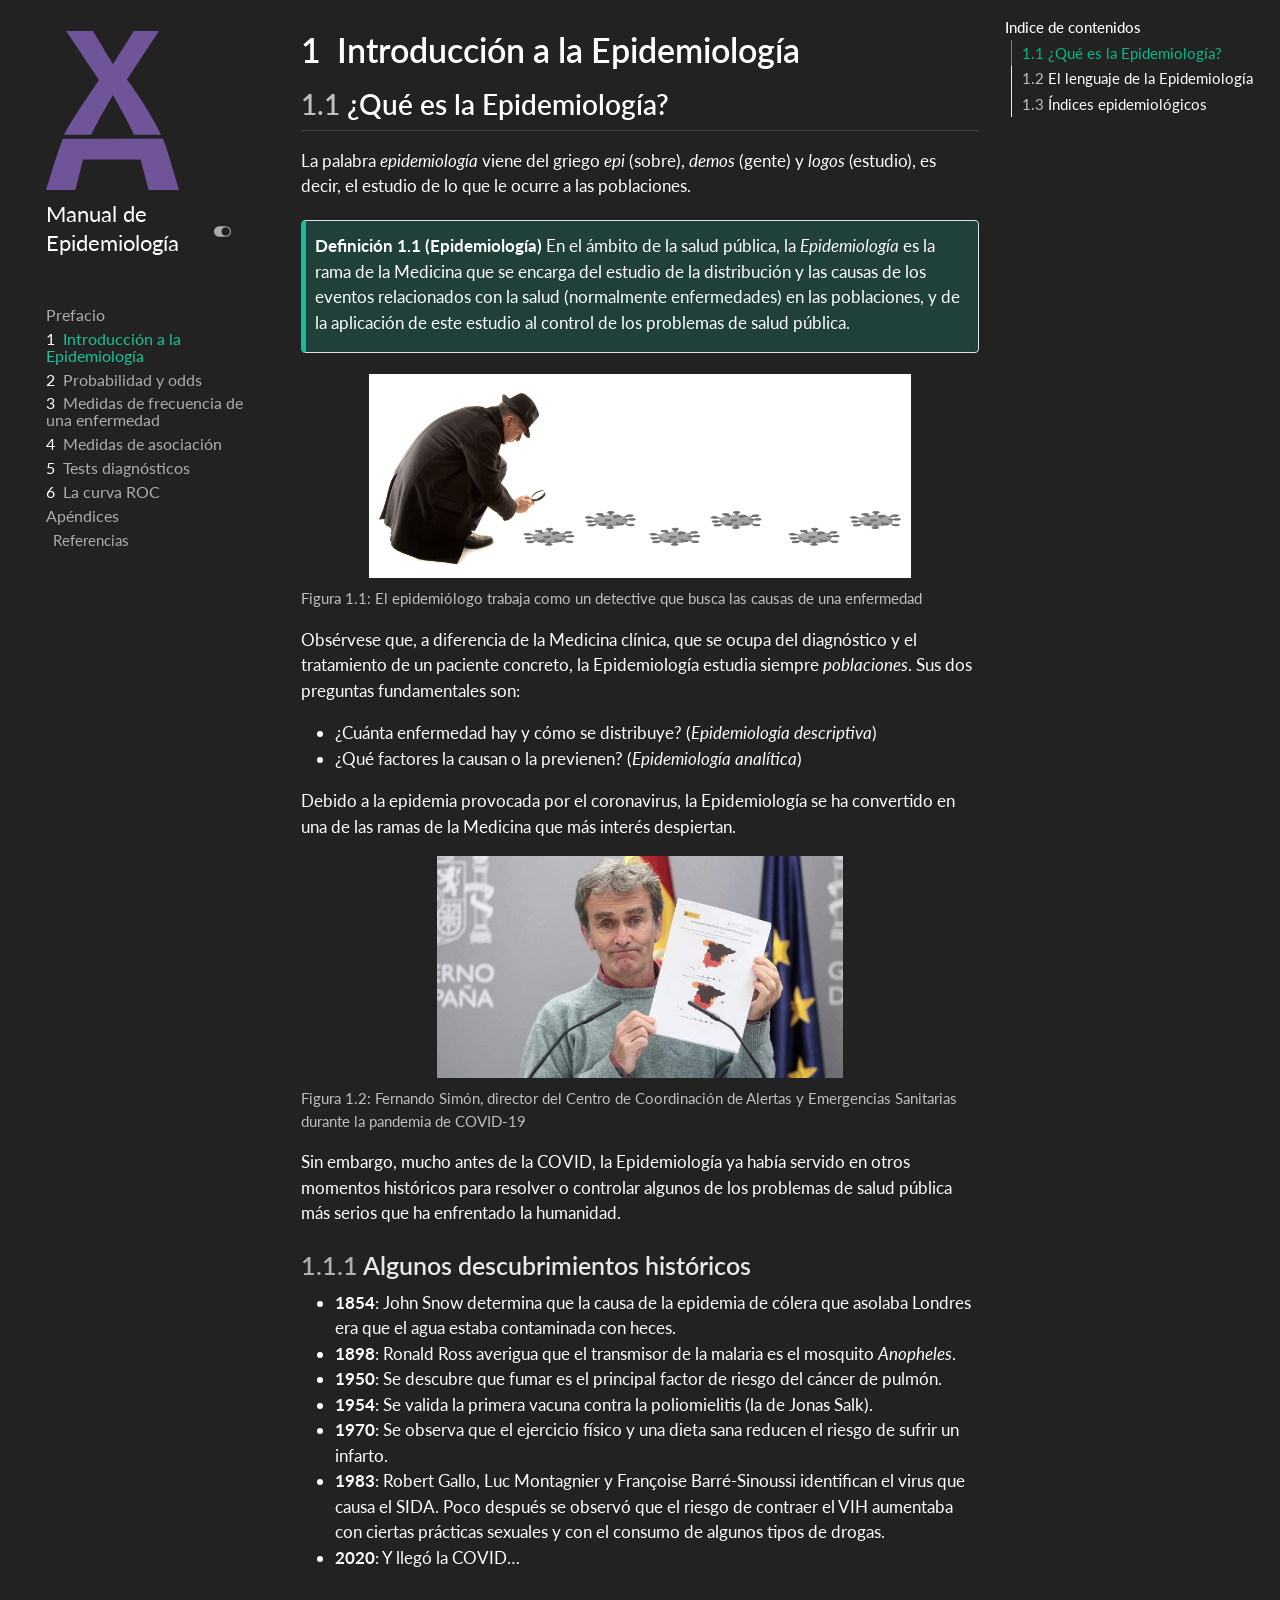
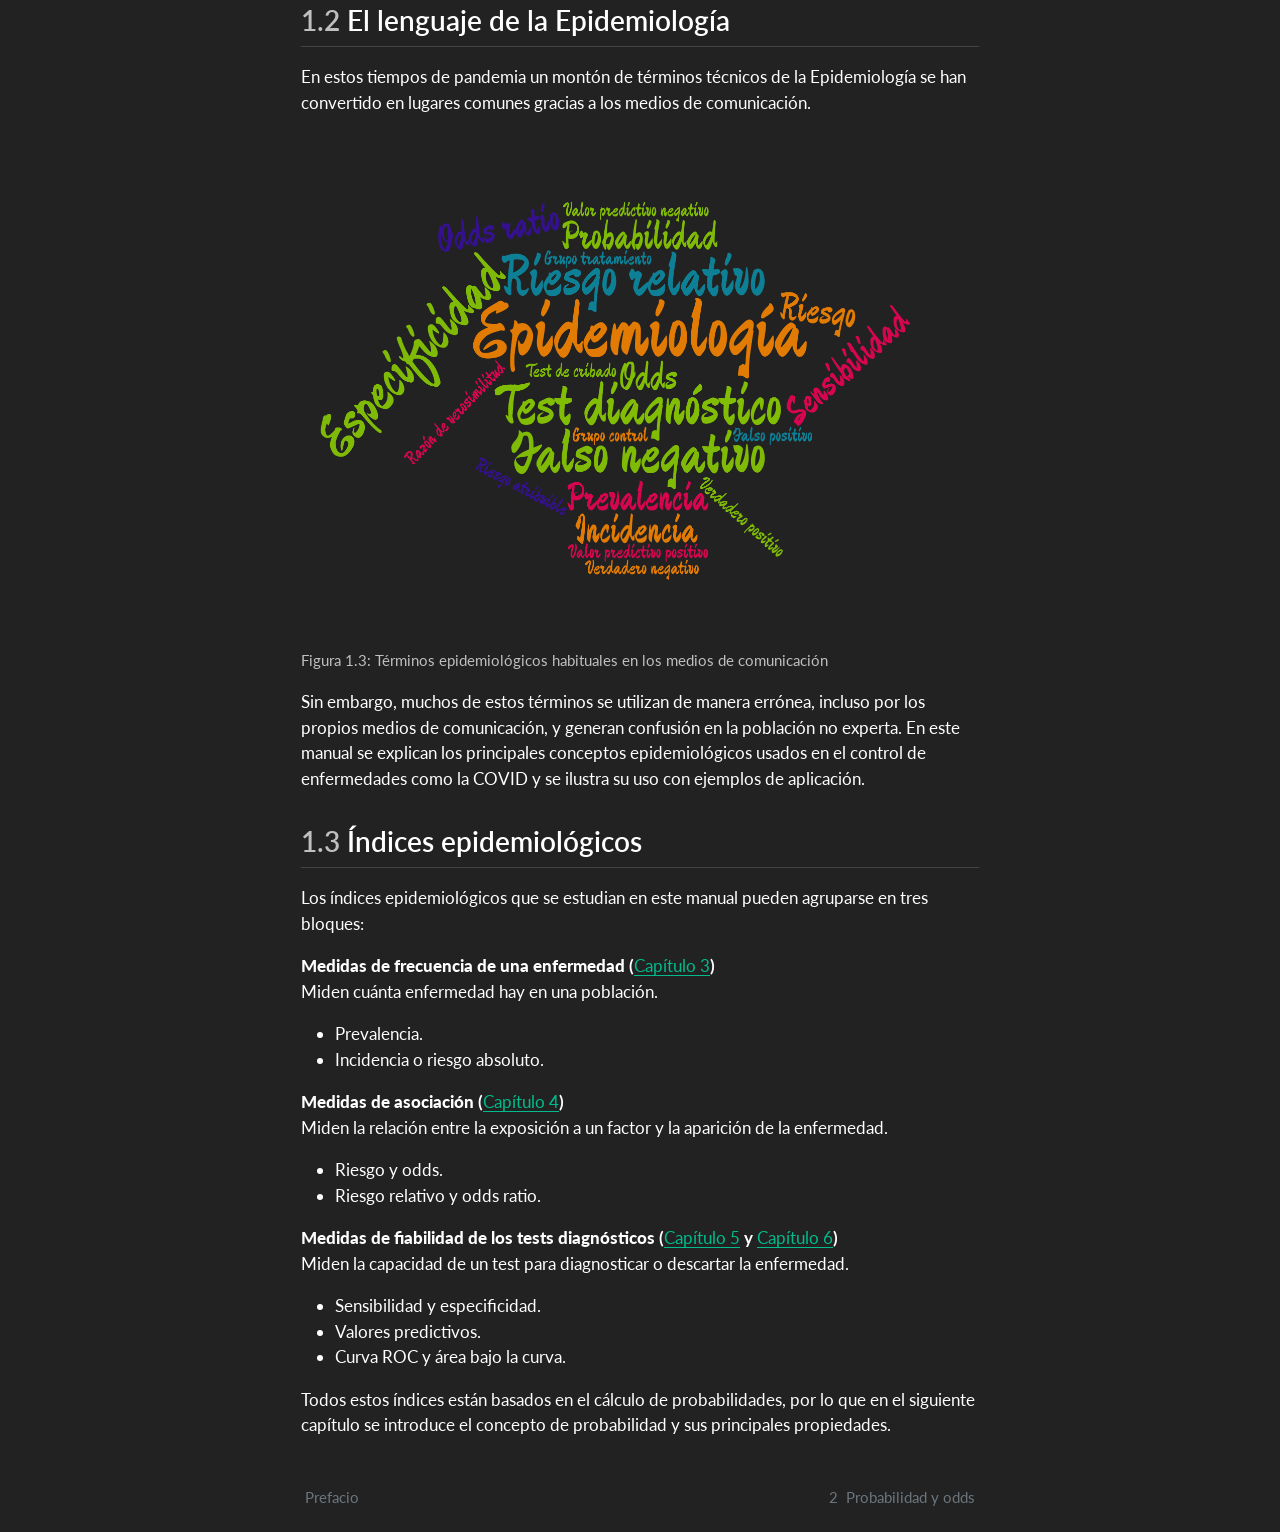
==== docs/01-introduccion.html @ 42245c19 "Importación inicial." ====
<!DOCTYPE html>
<html xmlns="http://www.w3.org/1999/xhtml" lang="es" xml:lang="es"><head>

<meta charset="utf-8">
<meta name="generator" content="quarto-1.6.40">

<meta name="viewport" content="width=device-width, initial-scale=1.0, user-scalable=yes">


<title>1&nbsp; Introducción a la Epidemiología – Manual de Epidemiología</title>
<style>
code{white-space: pre-wrap;}
span.smallcaps{font-variant: small-caps;}
div.columns{display: flex; gap: min(4vw, 1.5em);}
div.column{flex: auto; overflow-x: auto;}
div.hanging-indent{margin-left: 1.5em; text-indent: -1.5em;}
ul.task-list{list-style: none;}
ul.task-list li input[type="checkbox"] {
  width: 0.8em;
  margin: 0 0.8em 0.2em -1em; /* quarto-specific, see https://github.com/quarto-dev/quarto-cli/issues/4556 */ 
  vertical-align: middle;
}
</style>


<script src="site_libs/quarto-nav/quarto-nav.js"></script>
<script src="site_libs/quarto-nav/headroom.min.js"></script>
<script src="site_libs/clipboard/clipboard.min.js"></script>
<script src="site_libs/quarto-search/autocomplete.umd.js"></script>
<script src="site_libs/quarto-search/fuse.min.js"></script>
<script src="site_libs/quarto-search/quarto-search.js"></script>
<meta name="quarto:offset" content="./">
<link href="./02-probabilidad.html" rel="next">
<link href="./index.html" rel="prev">
<link href="./img/logos/favicon.ico" rel="icon">
<script src="site_libs/quarto-html/quarto.js"></script>
<script src="site_libs/quarto-html/popper.min.js"></script>
<script src="site_libs/quarto-html/tippy.umd.min.js"></script>
<script src="site_libs/quarto-html/anchor.min.js"></script>
<link href="site_libs/quarto-html/tippy.css" rel="stylesheet">
<link href="site_libs/quarto-html/quarto-syntax-highlighting-dece3bd051e391dd7205a6b15f93dc59.css" rel="stylesheet" class="quarto-color-scheme" id="quarto-text-highlighting-styles">
<link href="site_libs/quarto-html/quarto-syntax-highlighting-dark-ed04999718f06b735b1f8009dce43b94.css" rel="stylesheet" class="quarto-color-scheme quarto-color-alternate" id="quarto-text-highlighting-styles">
<script src="site_libs/bootstrap/bootstrap.min.js"></script>
<link href="site_libs/bootstrap/bootstrap-icons.css" rel="stylesheet">
<link href="site_libs/bootstrap/bootstrap-e6bca0c1ddfa0cf89059e52d707f2d83.min.css" rel="stylesheet" append-hash="true" class="quarto-color-scheme" id="quarto-bootstrap" data-mode="light">
<link href="site_libs/bootstrap/bootstrap-dark-5316e78002692aa0bc56f15a3c23a1e3.min.css" rel="stylesheet" append-hash="true" class="quarto-color-scheme quarto-color-alternate" id="quarto-bootstrap" data-mode="dark">
<script id="quarto-search-options" type="application/json">{
  "location": "sidebar",
  "copy-button": false,
  "collapse-after": 3,
  "panel-placement": "start",
  "type": "textbox",
  "limit": 50,
  "keyboard-shortcut": [
    "f",
    "/",
    "s"
  ],
  "show-item-context": false,
  "language": {
    "search-no-results-text": "Sin resultados",
    "search-matching-documents-text": "documentos encontrados",
    "search-copy-link-title": "Copiar el enlace en la busqueda",
    "search-hide-matches-text": "Esconder resultados adicionales",
    "search-more-match-text": "hay más resultados en este documento",
    "search-more-matches-text": "más resultados en este documento",
    "search-clear-button-title": "Borrar",
    "search-text-placeholder": "",
    "search-detached-cancel-button-title": "Cancelar",
    "search-submit-button-title": "Enviar",
    "search-label": "Buscar"
  }
}</script>


<meta property="og:title" content="1&nbsp; Introducción a la Epidemiología – Manual de Epidemiología">
<meta property="og:description" content="">
<meta property="og:image" content="img/introduccion/detective.png">
<meta property="og:site_name" content="Manual de Epidemiología">
<meta name="twitter:title" content="1&nbsp; Introducción a la Epidemiología – Manual de Epidemiología">
<meta name="twitter:description" content="">
<meta name="twitter:image" content="img/introduccion/detective.png">
<meta name="twitter:site" content="@aprendeconalf">
<meta name="twitter:card" content="summary_large_image">
</head>

<body class="nav-sidebar floating">

<div id="quarto-search-results"></div>
  <header id="quarto-header" class="headroom fixed-top">
  <nav class="quarto-secondary-nav">
    <div class="container-fluid d-flex">
      <button type="button" class="quarto-btn-toggle btn" data-bs-toggle="collapse" role="button" data-bs-target=".quarto-sidebar-collapse-item" aria-controls="quarto-sidebar" aria-expanded="false" aria-label="Alternar barra lateral" onclick="if (window.quartoToggleHeadroom) { window.quartoToggleHeadroom(); }">
        <i class="bi bi-layout-text-sidebar-reverse"></i>
      </button>
        <nav class="quarto-page-breadcrumbs" aria-label="breadcrumb"><ol class="breadcrumb"><li class="breadcrumb-item"><a href="./01-introduccion.html"><span class="chapter-number">1</span>&nbsp; <span class="chapter-title">Introducción a la Epidemiología</span></a></li></ol></nav>
        <a class="flex-grow-1" role="navigation" data-bs-toggle="collapse" data-bs-target=".quarto-sidebar-collapse-item" aria-controls="quarto-sidebar" aria-expanded="false" aria-label="Alternar barra lateral" onclick="if (window.quartoToggleHeadroom) { window.quartoToggleHeadroom(); }">      
        </a>
      <button type="button" class="btn quarto-search-button" aria-label="Buscar" onclick="window.quartoOpenSearch();">
        <i class="bi bi-search"></i>
      </button>
    </div>
  </nav>
</header>
<!-- content -->
<div id="quarto-content" class="quarto-container page-columns page-rows-contents page-layout-article">
<!-- sidebar -->
  <nav id="quarto-sidebar" class="sidebar collapse collapse-horizontal quarto-sidebar-collapse-item sidebar-navigation floating overflow-auto">
    <div class="pt-lg-2 mt-2 text-left sidebar-header sidebar-header-stacked">
      <a href="./index.html" class="sidebar-logo-link">
      <img src="./img/logos/aprendeconalf.png" alt="" class="sidebar-logo py-0 d-lg-inline d-none">
      </a>
    <div class="sidebar-title mb-0 py-0">
      <a href="./">Manual de Epidemiología</a> 
        <div class="sidebar-tools-main tools-wide">
    <a href="https://aprendeconalf.es" title="" class="quarto-navigation-tool px-1" aria-label=""><i class="bi bi-house-fill"></i></a>
    <div class="dropdown">
      <a href="" title="Download" id="quarto-navigation-tool-dropdown-0" class="quarto-navigation-tool dropdown-toggle px-1" data-bs-toggle="dropdown" aria-expanded="false" role="link" aria-label="Download"><i class="bi bi-download"></i></a>
      <ul class="dropdown-menu" aria-labelledby="quarto-navigation-tool-dropdown-0">
          <li>
            <a class="dropdown-item sidebar-tools-main-item" href="./manual-epidemiologia.pdf">
              <i class="bi bi-file-pdf pe-1"></i>
            Download PDF
            </a>
          </li>
          <li>
            <a class="dropdown-item sidebar-tools-main-item" href="./manual-epidemiologia.epub">
              <i class="bi bi-journal pe-1"></i>
            Download ePub
            </a>
          </li>
      </ul>
    </div>
    <div class="dropdown">
      <a href="" title="Share" id="quarto-navigation-tool-dropdown-1" class="quarto-navigation-tool dropdown-toggle px-1" data-bs-toggle="dropdown" aria-expanded="false" role="link" aria-label="Share"><i class="bi bi-share"></i></a>
      <ul class="dropdown-menu" aria-labelledby="quarto-navigation-tool-dropdown-1">
          <li>
            <a class="dropdown-item sidebar-tools-main-item" href="https://twitter.com/intent/tweet?url=|url|">
              <i class="bi bi-twitter pe-1"></i>
            Twitter
            </a>
          </li>
          <li>
            <a class="dropdown-item sidebar-tools-main-item" href="https://www.linkedin.com/sharing/share-offsite/?url=|url|">
              <i class="bi bi-linkedin pe-1"></i>
            LinkedIn
            </a>
          </li>
      </ul>
    </div>
  <a href="" class="quarto-color-scheme-toggle quarto-navigation-tool  px-1" onclick="window.quartoToggleColorScheme(); return false;" title="Alternar modo oscuro"><i class="bi"></i></a>
</div>
    </div>
      </div>
        <div class="mt-2 flex-shrink-0 align-items-center">
        <div class="sidebar-search">
        <div id="quarto-search" class="" title="Buscar"></div>
        </div>
        </div>
    <div class="sidebar-menu-container"> 
    <ul class="list-unstyled mt-1">
        <li class="sidebar-item">
  <div class="sidebar-item-container"> 
  <a href="./index.html" class="sidebar-item-text sidebar-link">
 <span class="menu-text">Prefacio</span></a>
  </div>
</li>
        <li class="sidebar-item">
  <div class="sidebar-item-container"> 
  <a href="./01-introduccion.html" class="sidebar-item-text sidebar-link active">
 <span class="menu-text"><span class="chapter-number">1</span>&nbsp; <span class="chapter-title">Introducción a la Epidemiología</span></span></a>
  </div>
</li>
        <li class="sidebar-item">
  <div class="sidebar-item-container"> 
  <a href="./02-probabilidad.html" class="sidebar-item-text sidebar-link">
 <span class="menu-text"><span class="chapter-number">2</span>&nbsp; <span class="chapter-title">Probabilidad y odds</span></span></a>
  </div>
</li>
        <li class="sidebar-item">
  <div class="sidebar-item-container"> 
  <a href="./03-medidas-frecuencia.html" class="sidebar-item-text sidebar-link">
 <span class="menu-text"><span class="chapter-number">3</span>&nbsp; <span class="chapter-title">Medidas de frecuencia de una enfermedad</span></span></a>
  </div>
</li>
        <li class="sidebar-item">
  <div class="sidebar-item-container"> 
  <a href="./04-medidas-asociacion.html" class="sidebar-item-text sidebar-link">
 <span class="menu-text"><span class="chapter-number">4</span>&nbsp; <span class="chapter-title">Medidas de asociación</span></span></a>
  </div>
</li>
        <li class="sidebar-item">
  <div class="sidebar-item-container"> 
  <a href="./05-tests-diagnosticos.html" class="sidebar-item-text sidebar-link">
 <span class="menu-text"><span class="chapter-number">5</span>&nbsp; <span class="chapter-title">Tests diagnósticos</span></span></a>
  </div>
</li>
        <li class="sidebar-item">
  <div class="sidebar-item-container"> 
  <a href="./06-curva-roc.html" class="sidebar-item-text sidebar-link">
 <span class="menu-text"><span class="chapter-number">6</span>&nbsp; <span class="chapter-title">La curva ROC</span></span></a>
  </div>
</li>
        <li class="sidebar-item sidebar-item-section">
      <div class="sidebar-item-container"> 
            <a class="sidebar-item-text sidebar-link text-start" data-bs-toggle="collapse" data-bs-target="#quarto-sidebar-section-1" role="navigation" aria-expanded="true">
 <span class="menu-text">Apéndices</span></a>
          <a class="sidebar-item-toggle text-start" data-bs-toggle="collapse" data-bs-target="#quarto-sidebar-section-1" role="navigation" aria-expanded="true" aria-label="Alternar sección">
            <i class="bi bi-chevron-right ms-2"></i>
          </a> 
      </div>
      <ul id="quarto-sidebar-section-1" class="collapse list-unstyled sidebar-section depth1 show">  
          <li class="sidebar-item">
  <div class="sidebar-item-container"> 
  <a href="./referencias.html" class="sidebar-item-text sidebar-link">
 <span class="menu-text">Referencias</span></a>
  </div>
</li>
      </ul>
  </li>
    </ul>
    </div>
</nav>
<div id="quarto-sidebar-glass" class="quarto-sidebar-collapse-item" data-bs-toggle="collapse" data-bs-target=".quarto-sidebar-collapse-item"></div>
<!-- margin-sidebar -->
    <div id="quarto-margin-sidebar" class="sidebar margin-sidebar">
        <nav id="TOC" role="doc-toc" class="toc-active">
    <h2 id="toc-title">Indice de contenidos</h2>
   
  <ul>
  <li><a href="#qué-es-la-epidemiología" id="toc-qué-es-la-epidemiología" class="nav-link active" data-scroll-target="#qué-es-la-epidemiología"><span class="header-section-number">1.1</span> ¿Qué es la Epidemiología?</a>
  <ul class="collapse">
  <li><a href="#algunos-descubrimientos-históricos" id="toc-algunos-descubrimientos-históricos" class="nav-link" data-scroll-target="#algunos-descubrimientos-históricos"><span class="header-section-number">1.1.1</span> Algunos descubrimientos históricos</a></li>
  </ul></li>
  <li><a href="#el-lenguaje-de-la-epidemiología" id="toc-el-lenguaje-de-la-epidemiología" class="nav-link" data-scroll-target="#el-lenguaje-de-la-epidemiología"><span class="header-section-number">1.2</span> El lenguaje de la Epidemiología</a></li>
  <li><a href="#índices-epidemiológicos" id="toc-índices-epidemiológicos" class="nav-link" data-scroll-target="#índices-epidemiológicos"><span class="header-section-number">1.3</span> Índices epidemiológicos</a></li>
  </ul>
</nav>
    </div>
<!-- main -->
<main class="content" id="quarto-document-content">

<header id="title-block-header" class="quarto-title-block default">
<div class="quarto-title">
<h1 class="title"><span id="sec-introduccion" class="quarto-section-identifier"><span class="chapter-number">1</span>&nbsp; <span class="chapter-title">Introducción a la Epidemiología</span></span></h1>
</div>



<div class="quarto-title-meta">

    
  
    
  </div>
  


</header>


<section id="qué-es-la-epidemiología" class="level2" data-number="1.1">
<h2 data-number="1.1" class="anchored" data-anchor-id="qué-es-la-epidemiología"><span class="header-section-number">1.1</span> ¿Qué es la Epidemiología?</h2>
<p>La palabra <em>epidemiología</em> viene del griego <em>epi</em> (sobre), <em>demos</em> (gente) y <em>logos</em> (estudio), es decir, el estudio de lo que le ocurre a las poblaciones.</p>
<div id="def-epidemiologia" class="theorem definition">
<p><span class="theorem-title"><strong>Definición 1.1 (Epidemiología)</strong></span> En el ámbito de la salud pública, la <em>Epidemiología</em> es la rama de la Medicina que se encarga del estudio de la distribución y las causas de los eventos relacionados con la salud (normalmente enfermedades) en las poblaciones, y de la aplicación de este estudio al control de los problemas de salud pública.</p>
</div>
<div id="fig-detective" class="quarto-float quarto-figure quarto-figure-center anchored">
<figure class="quarto-float quarto-float-fig figure">
<div aria-describedby="fig-detective-caption-0ceaefa1-69ba-4598-a22c-09a6ac19f8ca">
<img src="img/introduccion/detective.png" class="img-fluid figure-img" style="width:80.0%">
</div>
<figcaption class="quarto-float-caption-bottom quarto-float-caption quarto-float-fig" id="fig-detective-caption-0ceaefa1-69ba-4598-a22c-09a6ac19f8ca">
Figura&nbsp;1.1: El epidemiólogo trabaja como un detective que busca las causas de una enfermedad
</figcaption>
</figure>
</div>
<p>Obsérvese que, a diferencia de la Medicina clínica, que se ocupa del diagnóstico y el tratamiento de un paciente concreto, la Epidemiología estudia siempre <em>poblaciones</em>. Sus dos preguntas fundamentales son:</p>
<ul>
<li>¿Cuánta enfermedad hay y cómo se distribuye? (<em>Epidemiología descriptiva</em>)</li>
<li>¿Qué factores la causan o la previenen? (<em>Epidemiología analítica</em>)</li>
</ul>
<p>Debido a la epidemia provocada por el coronavirus, la Epidemiología se ha convertido en una de las ramas de la Medicina que más interés despiertan.</p>
<div id="fig-fernando-simon" class="quarto-float quarto-figure quarto-figure-center anchored">
<figure class="quarto-float quarto-float-fig figure">
<div aria-describedby="fig-fernando-simon-caption-0ceaefa1-69ba-4598-a22c-09a6ac19f8ca">
<img src="img/introduccion/fernando-simon.jpg" class="img-fluid figure-img" style="width:60.0%">
</div>
<figcaption class="quarto-float-caption-bottom quarto-float-caption quarto-float-fig" id="fig-fernando-simon-caption-0ceaefa1-69ba-4598-a22c-09a6ac19f8ca">
Figura&nbsp;1.2: Fernando Simón, director del Centro de Coordinación de Alertas y Emergencias Sanitarias durante la pandemia de COVID-19
</figcaption>
</figure>
</div>
<p>Sin embargo, mucho antes de la COVID, la Epidemiología ya había servido en otros momentos históricos para resolver o controlar algunos de los problemas de salud pública más serios que ha enfrentado la humanidad.</p>
<section id="algunos-descubrimientos-históricos" class="level3" data-number="1.1.1">
<h3 data-number="1.1.1" class="anchored" data-anchor-id="algunos-descubrimientos-históricos"><span class="header-section-number">1.1.1</span> Algunos descubrimientos históricos</h3>
<ul>
<li><strong>1854</strong>: John Snow determina que la causa de la epidemia de cólera que asolaba Londres era que el agua estaba contaminada con heces.</li>
<li><strong>1898</strong>: Ronald Ross averigua que el transmisor de la malaria es el mosquito <em>Anopheles</em>.</li>
<li><strong>1950</strong>: Se descubre que fumar es el principal factor de riesgo del cáncer de pulmón.</li>
<li><strong>1954</strong>: Se valida la primera vacuna contra la poliomielitis (la de Jonas Salk).</li>
<li><strong>1970</strong>: Se observa que el ejercicio físico y una dieta sana reducen el riesgo de sufrir un infarto.</li>
<li><strong>1983</strong>: Robert Gallo, Luc Montagnier y Françoise Barré-Sinoussi identifican el virus que causa el SIDA. Poco después se observó que el riesgo de contraer el VIH aumentaba con ciertas prácticas sexuales y con el consumo de algunos tipos de drogas.</li>
<li><strong>2020</strong>: Y llegó la COVID…</li>
</ul>
</section>
</section>
<section id="el-lenguaje-de-la-epidemiología" class="level2" data-number="1.2">
<h2 data-number="1.2" class="anchored" data-anchor-id="el-lenguaje-de-la-epidemiología"><span class="header-section-number">1.2</span> El lenguaje de la Epidemiología</h2>
<p>En estos tiempos de pandemia un montón de términos técnicos de la Epidemiología se han convertido en lugares comunes gracias a los medios de comunicación.</p>
<div id="fig-wordcloud" class="quarto-float quarto-figure quarto-figure-center anchored">
<figure class="quarto-float quarto-float-fig figure">
<div aria-describedby="fig-wordcloud-caption-0ceaefa1-69ba-4598-a22c-09a6ac19f8ca">
<img src="img/introduccion/wordcloud.png" class="img-fluid figure-img">
</div>
<figcaption class="quarto-float-caption-bottom quarto-float-caption quarto-float-fig" id="fig-wordcloud-caption-0ceaefa1-69ba-4598-a22c-09a6ac19f8ca">
Figura&nbsp;1.3: Términos epidemiológicos habituales en los medios de comunicación
</figcaption>
</figure>
</div>
<p>Sin embargo, muchos de estos términos se utilizan de manera errónea, incluso por los propios medios de comunicación, y generan confusión en la población no experta. En este manual se explican los principales conceptos epidemiológicos usados en el control de enfermedades como la COVID y se ilustra su uso con ejemplos de aplicación.</p>
</section>
<section id="índices-epidemiológicos" class="level2" data-number="1.3">
<h2 data-number="1.3" class="anchored" data-anchor-id="índices-epidemiológicos"><span class="header-section-number">1.3</span> Índices epidemiológicos</h2>
<p>Los índices epidemiológicos que se estudian en este manual pueden agruparse en tres bloques:</p>
<dl>
<dt><strong>Medidas de frecuencia de una enfermedad</strong> (<a href="03-medidas-frecuencia.html" class="quarto-xref"><span>Capítulo 3</span></a>)</dt>
<dd>
<p>Miden cuánta enfermedad hay en una población.</p>
<ul>
<li>Prevalencia.</li>
<li>Incidencia o riesgo absoluto.</li>
</ul>
</dd>
<dt><strong>Medidas de asociación</strong> (<a href="04-medidas-asociacion.html" class="quarto-xref"><span>Capítulo 4</span></a>)</dt>
<dd>
<p>Miden la relación entre la exposición a un factor y la aparición de la enfermedad.</p>
<ul>
<li>Riesgo y odds.</li>
<li>Riesgo relativo y odds ratio.</li>
</ul>
</dd>
<dt><strong>Medidas de fiabilidad de los tests diagnósticos</strong> (<a href="05-tests-diagnosticos.html" class="quarto-xref"><span>Capítulo 5</span></a> y <a href="06-curva-roc.html" class="quarto-xref"><span>Capítulo 6</span></a>)</dt>
<dd>
<p>Miden la capacidad de un test para diagnosticar o descartar la enfermedad.</p>
<ul>
<li>Sensibilidad y especificidad.</li>
<li>Valores predictivos.</li>
<li>Curva ROC y área bajo la curva.</li>
</ul>
</dd>
</dl>
<p>Todos estos índices están basados en el cálculo de probabilidades, por lo que en el siguiente capítulo se introduce el concepto de probabilidad y sus principales propiedades.</p>


</section>

</main> <!-- /main -->
<script id="quarto-html-after-body" type="application/javascript">
window.document.addEventListener("DOMContentLoaded", function (event) {
  const toggleBodyColorMode = (bsSheetEl) => {
    const mode = bsSheetEl.getAttribute("data-mode");
    const bodyEl = window.document.querySelector("body");
    if (mode === "dark") {
      bodyEl.classList.add("quarto-dark");
      bodyEl.classList.remove("quarto-light");
    } else {
      bodyEl.classList.add("quarto-light");
      bodyEl.classList.remove("quarto-dark");
    }
  }
  const toggleBodyColorPrimary = () => {
    const bsSheetEl = window.document.querySelector("link#quarto-bootstrap");
    if (bsSheetEl) {
      toggleBodyColorMode(bsSheetEl);
    }
  }
  toggleBodyColorPrimary();  
  const disableStylesheet = (stylesheets) => {
    for (let i=0; i < stylesheets.length; i++) {
      const stylesheet = stylesheets[i];
      stylesheet.rel = 'prefetch';
    }
  }
  const enableStylesheet = (stylesheets) => {
    for (let i=0; i < stylesheets.length; i++) {
      const stylesheet = stylesheets[i];
      stylesheet.rel = 'stylesheet';
    }
  }
  const manageTransitions = (selector, allowTransitions) => {
    const els = window.document.querySelectorAll(selector);
    for (let i=0; i < els.length; i++) {
      const el = els[i];
      if (allowTransitions) {
        el.classList.remove('notransition');
      } else {
        el.classList.add('notransition');
      }
    }
  }
  const toggleGiscusIfUsed = (isAlternate, darkModeDefault) => {
    const baseTheme = document.querySelector('#giscus-base-theme')?.value ?? 'light';
    const alternateTheme = document.querySelector('#giscus-alt-theme')?.value ?? 'dark';
    let newTheme = '';
    if(darkModeDefault) {
      newTheme = isAlternate ? baseTheme : alternateTheme;
    } else {
      newTheme = isAlternate ? alternateTheme : baseTheme;
    }
    const changeGiscusTheme = () => {
      // From: https://github.com/giscus/giscus/issues/336
      const sendMessage = (message) => {
        const iframe = document.querySelector('iframe.giscus-frame');
        if (!iframe) return;
        iframe.contentWindow.postMessage({ giscus: message }, 'https://giscus.app');
      }
      sendMessage({
        setConfig: {
          theme: newTheme
        }
      });
    }
    const isGiscussLoaded = window.document.querySelector('iframe.giscus-frame') !== null;
    if (isGiscussLoaded) {
      changeGiscusTheme();
    }
  }
  const toggleColorMode = (alternate) => {
    // Switch the stylesheets
    const alternateStylesheets = window.document.querySelectorAll('link.quarto-color-scheme.quarto-color-alternate');
    manageTransitions('#quarto-margin-sidebar .nav-link', false);
    if (alternate) {
      enableStylesheet(alternateStylesheets);
      for (const sheetNode of alternateStylesheets) {
        if (sheetNode.id === "quarto-bootstrap") {
          toggleBodyColorMode(sheetNode);
        }
      }
    } else {
      disableStylesheet(alternateStylesheets);
      toggleBodyColorPrimary();
    }
    manageTransitions('#quarto-margin-sidebar .nav-link', true);
    // Switch the toggles
    const toggles = window.document.querySelectorAll('.quarto-color-scheme-toggle');
    for (let i=0; i < toggles.length; i++) {
      const toggle = toggles[i];
      if (toggle) {
        if (alternate) {
          toggle.classList.add("alternate");     
        } else {
          toggle.classList.remove("alternate");
        }
      }
    }
    // Hack to workaround the fact that safari doesn't
    // properly recolor the scrollbar when toggling (#1455)
    if (navigator.userAgent.indexOf('Safari') > 0 && navigator.userAgent.indexOf('Chrome') == -1) {
      manageTransitions("body", false);
      window.scrollTo(0, 1);
      setTimeout(() => {
        window.scrollTo(0, 0);
        manageTransitions("body", true);
      }, 40);  
    }
  }
  const isFileUrl = () => { 
    return window.location.protocol === 'file:';
  }
  const hasAlternateSentinel = () => {  
    let styleSentinel = getColorSchemeSentinel();
    if (styleSentinel !== null) {
      return styleSentinel === "alternate";
    } else {
      return false;
    }
  }
  const setStyleSentinel = (alternate) => {
    const value = alternate ? "alternate" : "default";
    if (!isFileUrl()) {
      window.localStorage.setItem("quarto-color-scheme", value);
    } else {
      localAlternateSentinel = value;
    }
  }
  const getColorSchemeSentinel = () => {
    if (!isFileUrl()) {
      const storageValue = window.localStorage.getItem("quarto-color-scheme");
      return storageValue != null ? storageValue : localAlternateSentinel;
    } else {
      return localAlternateSentinel;
    }
  }
  const darkModeDefault = true;
  let localAlternateSentinel = darkModeDefault ? 'alternate' : 'default';
  // Dark / light mode switch
  window.quartoToggleColorScheme = () => {
    // Read the current dark / light value 
    let toAlternate = !hasAlternateSentinel();
    toggleColorMode(toAlternate);
    setStyleSentinel(toAlternate);
    toggleGiscusIfUsed(toAlternate, darkModeDefault);
  };
  // Ensure there is a toggle, if there isn't float one in the top right
  if (window.document.querySelector('.quarto-color-scheme-toggle') === null) {
    const a = window.document.createElement('a');
    a.classList.add('top-right');
    a.classList.add('quarto-color-scheme-toggle');
    a.href = "";
    a.onclick = function() { try { window.quartoToggleColorScheme(); } catch {} return false; };
    const i = window.document.createElement("i");
    i.classList.add('bi');
    a.appendChild(i);
    window.document.body.appendChild(a);
  }
  // Switch to dark mode if need be
  if (hasAlternateSentinel()) {
    toggleColorMode(true);
  } else {
    toggleColorMode(false);
  }
  const icon = "";
  const anchorJS = new window.AnchorJS();
  anchorJS.options = {
    placement: 'right',
    icon: icon
  };
  anchorJS.add('.anchored');
  const isCodeAnnotation = (el) => {
    for (const clz of el.classList) {
      if (clz.startsWith('code-annotation-')) {                     
        return true;
      }
    }
    return false;
  }
  const onCopySuccess = function(e) {
    // button target
    const button = e.trigger;
    // don't keep focus
    button.blur();
    // flash "checked"
    button.classList.add('code-copy-button-checked');
    var currentTitle = button.getAttribute("title");
    button.setAttribute("title", "Copiada");
    let tooltip;
    if (window.bootstrap) {
      button.setAttribute("data-bs-toggle", "tooltip");
      button.setAttribute("data-bs-placement", "left");
      button.setAttribute("data-bs-title", "Copiada");
      tooltip = new bootstrap.Tooltip(button, 
        { trigger: "manual", 
          customClass: "code-copy-button-tooltip",
          offset: [0, -8]});
      tooltip.show();    
    }
    setTimeout(function() {
      if (tooltip) {
        tooltip.hide();
        button.removeAttribute("data-bs-title");
        button.removeAttribute("data-bs-toggle");
        button.removeAttribute("data-bs-placement");
      }
      button.setAttribute("title", currentTitle);
      button.classList.remove('code-copy-button-checked');
    }, 1000);
    // clear code selection
    e.clearSelection();
  }
  const getTextToCopy = function(trigger) {
      const codeEl = trigger.previousElementSibling.cloneNode(true);
      for (const childEl of codeEl.children) {
        if (isCodeAnnotation(childEl)) {
          childEl.remove();
        }
      }
      return codeEl.innerText;
  }
  const clipboard = new window.ClipboardJS('.code-copy-button:not([data-in-quarto-modal])', {
    text: getTextToCopy
  });
  clipboard.on('success', onCopySuccess);
  if (window.document.getElementById('quarto-embedded-source-code-modal')) {
    const clipboardModal = new window.ClipboardJS('.code-copy-button[data-in-quarto-modal]', {
      text: getTextToCopy,
      container: window.document.getElementById('quarto-embedded-source-code-modal')
    });
    clipboardModal.on('success', onCopySuccess);
  }
    var localhostRegex = new RegExp(/^(?:http|https):\/\/localhost\:?[0-9]*\//);
    var mailtoRegex = new RegExp(/^mailto:/);
      var filterRegex = new RegExp('/' + window.location.host + '/');
    var isInternal = (href) => {
        return filterRegex.test(href) || localhostRegex.test(href) || mailtoRegex.test(href);
    }
    // Inspect non-navigation links and adorn them if external
 	var links = window.document.querySelectorAll('a[href]:not(.nav-link):not(.navbar-brand):not(.toc-action):not(.sidebar-link):not(.sidebar-item-toggle):not(.pagination-link):not(.no-external):not([aria-hidden]):not(.dropdown-item):not(.quarto-navigation-tool):not(.about-link)');
    for (var i=0; i<links.length; i++) {
      const link = links[i];
      if (!isInternal(link.href)) {
        // undo the damage that might have been done by quarto-nav.js in the case of
        // links that we want to consider external
        if (link.dataset.originalHref !== undefined) {
          link.href = link.dataset.originalHref;
        }
      }
    }
  function tippyHover(el, contentFn, onTriggerFn, onUntriggerFn) {
    const config = {
      allowHTML: true,
      maxWidth: 500,
      delay: 100,
      arrow: false,
      appendTo: function(el) {
          return el.parentElement;
      },
      interactive: true,
      interactiveBorder: 10,
      theme: 'quarto',
      placement: 'bottom-start',
    };
    if (contentFn) {
      config.content = contentFn;
    }
    if (onTriggerFn) {
      config.onTrigger = onTriggerFn;
    }
    if (onUntriggerFn) {
      config.onUntrigger = onUntriggerFn;
    }
    window.tippy(el, config); 
  }
  const noterefs = window.document.querySelectorAll('a[role="doc-noteref"]');
  for (var i=0; i<noterefs.length; i++) {
    const ref = noterefs[i];
    tippyHover(ref, function() {
      // use id or data attribute instead here
      let href = ref.getAttribute('data-footnote-href') || ref.getAttribute('href');
      try { href = new URL(href).hash; } catch {}
      const id = href.replace(/^#\/?/, "");
      const note = window.document.getElementById(id);
      if (note) {
        return note.innerHTML;
      } else {
        return "";
      }
    });
  }
  const xrefs = window.document.querySelectorAll('a.quarto-xref');
  const processXRef = (id, note) => {
    // Strip column container classes
    const stripColumnClz = (el) => {
      el.classList.remove("page-full", "page-columns");
      if (el.children) {
        for (const child of el.children) {
          stripColumnClz(child);
        }
      }
    }
    stripColumnClz(note)
    if (id === null || id.startsWith('sec-')) {
      // Special case sections, only their first couple elements
      const container = document.createElement("div");
      if (note.children && note.children.length > 2) {
        container.appendChild(note.children[0].cloneNode(true));
        for (let i = 1; i < note.children.length; i++) {
          const child = note.children[i];
          if (child.tagName === "P" && child.innerText === "") {
            continue;
          } else {
            container.appendChild(child.cloneNode(true));
            break;
          }
        }
        if (window.Quarto?.typesetMath) {
          window.Quarto.typesetMath(container);
        }
        return container.innerHTML
      } else {
        if (window.Quarto?.typesetMath) {
          window.Quarto.typesetMath(note);
        }
        return note.innerHTML;
      }
    } else {
      // Remove any anchor links if they are present
      const anchorLink = note.querySelector('a.anchorjs-link');
      if (anchorLink) {
        anchorLink.remove();
      }
      if (window.Quarto?.typesetMath) {
        window.Quarto.typesetMath(note);
      }
      if (note.classList.contains("callout")) {
        return note.outerHTML;
      } else {
        return note.innerHTML;
      }
    }
  }
  for (var i=0; i<xrefs.length; i++) {
    const xref = xrefs[i];
    tippyHover(xref, undefined, function(instance) {
      instance.disable();
      let url = xref.getAttribute('href');
      let hash = undefined; 
      if (url.startsWith('#')) {
        hash = url;
      } else {
        try { hash = new URL(url).hash; } catch {}
      }
      if (hash) {
        const id = hash.replace(/^#\/?/, "");
        const note = window.document.getElementById(id);
        if (note !== null) {
          try {
            const html = processXRef(id, note.cloneNode(true));
            instance.setContent(html);
          } finally {
            instance.enable();
            instance.show();
          }
        } else {
          // See if we can fetch this
          fetch(url.split('#')[0])
          .then(res => res.text())
          .then(html => {
            const parser = new DOMParser();
            const htmlDoc = parser.parseFromString(html, "text/html");
            const note = htmlDoc.getElementById(id);
            if (note !== null) {
              const html = processXRef(id, note);
              instance.setContent(html);
            } 
          }).finally(() => {
            instance.enable();
            instance.show();
          });
        }
      } else {
        // See if we can fetch a full url (with no hash to target)
        // This is a special case and we should probably do some content thinning / targeting
        fetch(url)
        .then(res => res.text())
        .then(html => {
          const parser = new DOMParser();
          const htmlDoc = parser.parseFromString(html, "text/html");
          const note = htmlDoc.querySelector('main.content');
          if (note !== null) {
            // This should only happen for chapter cross references
            // (since there is no id in the URL)
            // remove the first header
            if (note.children.length > 0 && note.children[0].tagName === "HEADER") {
              note.children[0].remove();
            }
            const html = processXRef(null, note);
            instance.setContent(html);
          } 
        }).finally(() => {
          instance.enable();
          instance.show();
        });
      }
    }, function(instance) {
    });
  }
      let selectedAnnoteEl;
      const selectorForAnnotation = ( cell, annotation) => {
        let cellAttr = 'data-code-cell="' + cell + '"';
        let lineAttr = 'data-code-annotation="' +  annotation + '"';
        const selector = 'span[' + cellAttr + '][' + lineAttr + ']';
        return selector;
      }
      const selectCodeLines = (annoteEl) => {
        const doc = window.document;
        const targetCell = annoteEl.getAttribute("data-target-cell");
        const targetAnnotation = annoteEl.getAttribute("data-target-annotation");
        const annoteSpan = window.document.querySelector(selectorForAnnotation(targetCell, targetAnnotation));
        const lines = annoteSpan.getAttribute("data-code-lines").split(",");
        const lineIds = lines.map((line) => {
          return targetCell + "-" + line;
        })
        let top = null;
        let height = null;
        let parent = null;
        if (lineIds.length > 0) {
            //compute the position of the single el (top and bottom and make a div)
            const el = window.document.getElementById(lineIds[0]);
            top = el.offsetTop;
            height = el.offsetHeight;
            parent = el.parentElement.parentElement;
          if (lineIds.length > 1) {
            const lastEl = window.document.getElementById(lineIds[lineIds.length - 1]);
            const bottom = lastEl.offsetTop + lastEl.offsetHeight;
            height = bottom - top;
          }
          if (top !== null && height !== null && parent !== null) {
            // cook up a div (if necessary) and position it 
            let div = window.document.getElementById("code-annotation-line-highlight");
            if (div === null) {
              div = window.document.createElement("div");
              div.setAttribute("id", "code-annotation-line-highlight");
              div.style.position = 'absolute';
              parent.appendChild(div);
            }
            div.style.top = top - 2 + "px";
            div.style.height = height + 4 + "px";
            div.style.left = 0;
            let gutterDiv = window.document.getElementById("code-annotation-line-highlight-gutter");
            if (gutterDiv === null) {
              gutterDiv = window.document.createElement("div");
              gutterDiv.setAttribute("id", "code-annotation-line-highlight-gutter");
              gutterDiv.style.position = 'absolute';
              const codeCell = window.document.getElementById(targetCell);
              const gutter = codeCell.querySelector('.code-annotation-gutter');
              gutter.appendChild(gutterDiv);
            }
            gutterDiv.style.top = top - 2 + "px";
            gutterDiv.style.height = height + 4 + "px";
          }
          selectedAnnoteEl = annoteEl;
        }
      };
      const unselectCodeLines = () => {
        const elementsIds = ["code-annotation-line-highlight", "code-annotation-line-highlight-gutter"];
        elementsIds.forEach((elId) => {
          const div = window.document.getElementById(elId);
          if (div) {
            div.remove();
          }
        });
        selectedAnnoteEl = undefined;
      };
        // Handle positioning of the toggle
    window.addEventListener(
      "resize",
      throttle(() => {
        elRect = undefined;
        if (selectedAnnoteEl) {
          selectCodeLines(selectedAnnoteEl);
        }
      }, 10)
    );
    function throttle(fn, ms) {
    let throttle = false;
    let timer;
      return (...args) => {
        if(!throttle) { // first call gets through
            fn.apply(this, args);
            throttle = true;
        } else { // all the others get throttled
            if(timer) clearTimeout(timer); // cancel #2
            timer = setTimeout(() => {
              fn.apply(this, args);
              timer = throttle = false;
            }, ms);
        }
      };
    }
      // Attach click handler to the DT
      const annoteDls = window.document.querySelectorAll('dt[data-target-cell]');
      for (const annoteDlNode of annoteDls) {
        annoteDlNode.addEventListener('click', (event) => {
          const clickedEl = event.target;
          if (clickedEl !== selectedAnnoteEl) {
            unselectCodeLines();
            const activeEl = window.document.querySelector('dt[data-target-cell].code-annotation-active');
            if (activeEl) {
              activeEl.classList.remove('code-annotation-active');
            }
            selectCodeLines(clickedEl);
            clickedEl.classList.add('code-annotation-active');
          } else {
            // Unselect the line
            unselectCodeLines();
            clickedEl.classList.remove('code-annotation-active');
          }
        });
      }
  const findCites = (el) => {
    const parentEl = el.parentElement;
    if (parentEl) {
      const cites = parentEl.dataset.cites;
      if (cites) {
        return {
          el,
          cites: cites.split(' ')
        };
      } else {
        return findCites(el.parentElement)
      }
    } else {
      return undefined;
    }
  };
  var bibliorefs = window.document.querySelectorAll('a[role="doc-biblioref"]');
  for (var i=0; i<bibliorefs.length; i++) {
    const ref = bibliorefs[i];
    const citeInfo = findCites(ref);
    if (citeInfo) {
      tippyHover(citeInfo.el, function() {
        var popup = window.document.createElement('div');
        citeInfo.cites.forEach(function(cite) {
          var citeDiv = window.document.createElement('div');
          citeDiv.classList.add('hanging-indent');
          citeDiv.classList.add('csl-entry');
          var biblioDiv = window.document.getElementById('ref-' + cite);
          if (biblioDiv) {
            citeDiv.innerHTML = biblioDiv.innerHTML;
          }
          popup.appendChild(citeDiv);
        });
        return popup.innerHTML;
      });
    }
  }
});
</script>
<nav class="page-navigation">
  <div class="nav-page nav-page-previous">
      <a href="./index.html" class="pagination-link" aria-label="Prefacio">
        <i class="bi bi-arrow-left-short"></i> <span class="nav-page-text">Prefacio</span>
      </a>          
  </div>
  <div class="nav-page nav-page-next">
      <a href="./02-probabilidad.html" class="pagination-link" aria-label="Probabilidad y odds">
        <span class="nav-page-text"><span class="chapter-number">2</span>&nbsp; <span class="chapter-title">Probabilidad y odds</span></span> <i class="bi bi-arrow-right-short"></i>
      </a>
  </div>
</nav>
</div> <!-- /content -->




</body></html>
---- docs/site_libs/quarto-html/tippy.css ----
.tippy-box[data-animation=fade][data-state=hidden]{opacity:0}[data-tippy-root]{max-width:calc(100vw - 10px)}.tippy-box{position:relative;background-color:#333;color:#fff;border-radius:4px;font-size:14px;line-height:1.4;white-space:normal;outline:0;transition-property:transform,visibility,opacity}.tippy-box[data-placement^=top]>.tippy-arrow{bottom:0}.tippy-box[data-placement^=top]>.tippy-arrow:before{bottom:-7px;left:0;border-width:8px 8px 0;border-top-color:initial;transform-origin:center top}.tippy-box[data-placement^=bottom]>.tippy-arrow{top:0}.tippy-box[data-placement^=bottom]>.tippy-arrow:before{top:-7px;left:0;border-width:0 8px 8px;border-bottom-color:initial;transform-origin:center bottom}.tippy-box[data-placement^=left]>.tippy-arrow{right:0}.tippy-box[data-placement^=left]>.tippy-arrow:before{border-width:8px 0 8px 8px;border-left-color:initial;right:-7px;transform-origin:center left}.tippy-box[data-placement^=right]>.tippy-arrow{left:0}.tippy-box[data-placement^=right]>.tippy-arrow:before{left:-7px;border-width:8px 8px 8px 0;border-right-color:initial;transform-origin:center right}.tippy-box[data-inertia][data-state=visible]{transition-timing-function:cubic-bezier(.54,1.5,.38,1.11)}.tippy-arrow{width:16px;height:16px;color:#333}.tippy-arrow:before{content:"";position:absolute;border-color:transparent;border-style:solid}.tippy-content{position:relative;padding:5px 9px;z-index:1}
---- docs/site_libs/quarto-html/quarto-syntax-highlighting-dece3bd051e391dd7205a6b15f93dc59.css ----
/* quarto syntax highlight colors */
:root {
  --quarto-hl-ot-color: #d91e18;
  --quarto-hl-at-color: #a55a00;
  --quarto-hl-ss-color: #008000;
  --quarto-hl-an-color: #696969;
  --quarto-hl-fu-color: #06287e;
  --quarto-hl-st-color: #008000;
  --quarto-hl-cf-color: #d91e18;
  --quarto-hl-op-color: #00769e;
  --quarto-hl-er-color: #7928a1;
  --quarto-hl-bn-color: #7928a1;
  --quarto-hl-al-color: #7928a1;
  --quarto-hl-va-color: #a55a00;
  --quarto-hl-bu-color: inherit;
  --quarto-hl-ex-color: inherit;
  --quarto-hl-pp-color: #7928a1;
  --quarto-hl-in-color: #696969;
  --quarto-hl-vs-color: #008000;
  --quarto-hl-wa-color: #696969;
  --quarto-hl-do-color: #696969;
  --quarto-hl-im-color: inherit;
  --quarto-hl-ch-color: #008000;
  --quarto-hl-dt-color: #7928a1;
  --quarto-hl-fl-color: #a55a00;
  --quarto-hl-co-color: #696969;
  --quarto-hl-cv-color: #696969;
  --quarto-hl-cn-color: #d91e18;
  --quarto-hl-sc-color: #00769e;
  --quarto-hl-dv-color: #7928a1;
  --quarto-hl-kw-color: #d91e18;
}

/* other quarto variables */
:root {
  --quarto-font-monospace: SFMono-Regular, Menlo, Monaco, Consolas, "Liberation Mono", "Courier New", monospace;
}

pre > code.sourceCode > span {
  color: #545454;
}

code span {
  color: #545454;
}

code.sourceCode > span {
  color: #545454;
}

div.sourceCode,
div.sourceCode pre.sourceCode {
  color: #545454;
}

code span.ot {
  color: #d91e18;
  font-style: inherit;
}

code span.at {
  color: #a55a00;
  font-style: inherit;
}

code span.ss {
  color: #008000;
  font-style: inherit;
}

code span.an {
  color: #696969;
  font-style: inherit;
}

code span.fu {
  color: #06287e;
  font-style: inherit;
}

code span.st {
  color: #008000;
  font-style: inherit;
}

code span.cf {
  color: #d91e18;
  font-style: inherit;
}

code span.op {
  color: #00769e;
  font-style: inherit;
}

code span.er {
  color: #7928a1;
  font-style: inherit;
}

code span.bn {
  color: #7928a1;
  font-style: inherit;
}

code span.al {
  color: #7928a1;
  font-style: inherit;
}

code span.va {
  color: #a55a00;
  font-style: inherit;
}

code span.bu {
  font-style: inherit;
}

code span.ex {
  font-style: inherit;
}

code span.pp {
  color: #7928a1;
  font-style: inherit;
}

code span.in {
  color: #696969;
  font-style: inherit;
}

code span.vs {
  color: #008000;
  font-style: inherit;
}

code span.wa {
  color: #696969;
  font-style: italic;
}

code span.do {
  color: #696969;
  font-style: italic;
}

code span.im {
  font-style: inherit;
}

code span.ch {
  color: #008000;
  font-style: inherit;
}

code span.dt {
  color: #7928a1;
  font-style: inherit;
}

code span.fl {
  color: #a55a00;
  font-style: inherit;
}

code span.co {
  color: #696969;
  font-style: inherit;
}

code span.cv {
  color: #696969;
  font-style: italic;
}

code span.cn {
  color: #d91e18;
  font-style: inherit;
}

code span.sc {
  color: #00769e;
  font-style: inherit;
}

code span.dv {
  color: #7928a1;
  font-style: inherit;
}

code span.kw {
  color: #d91e18;
  font-style: inherit;
}

.prevent-inlining {
  content: "</";
}

/*# sourceMappingURL=d529fb46b0d80f642ecba0ce5044f929.css.map */
---- docs/site_libs/quarto-html/quarto-syntax-highlighting-dark-ed04999718f06b735b1f8009dce43b94.css ----
/* quarto syntax highlight colors */
:root {
  --quarto-hl-ot-color: #ffa07a;
  --quarto-hl-at-color: #ffd700;
  --quarto-hl-ss-color: #abe338;
  --quarto-hl-an-color: #d4d0ab;
  --quarto-hl-fu-color: #ffd700;
  --quarto-hl-st-color: #abe338;
  --quarto-hl-cf-color: #ffa07a;
  --quarto-hl-op-color: #00e0e0;
  --quarto-hl-er-color: #dcc6e0;
  --quarto-hl-bn-color: #dcc6e0;
  --quarto-hl-al-color: #dcc6e0;
  --quarto-hl-va-color: #f5ab35;
  --quarto-hl-bu-color: #f5ab35;
  --quarto-hl-ex-color: #ffd700;
  --quarto-hl-pp-color: #dcc6e0;
  --quarto-hl-in-color: #d4d0ab;
  --quarto-hl-vs-color: #abe338;
  --quarto-hl-wa-color: #d4d0ab;
  --quarto-hl-do-color: #d4d0ab;
  --quarto-hl-im-color: #f8f8f2;
  --quarto-hl-ch-color: #abe338;
  --quarto-hl-dt-color: #dcc6e0;
  --quarto-hl-fl-color: #f5ab35;
  --quarto-hl-co-color: #d4d0ab;
  --quarto-hl-cv-color: #d4d0ab;
  --quarto-hl-cn-color: #ffa07a;
  --quarto-hl-sc-color: #00e0e0;
  --quarto-hl-dv-color: #dcc6e0;
  --quarto-hl-kw-color: #ffa07a;
}

/* other quarto variables */
:root {
  --quarto-font-monospace: SFMono-Regular, Menlo, Monaco, Consolas, "Liberation Mono", "Courier New", monospace;
}

pre > code.sourceCode > span {
  color: #f8f8f2;
}

code span {
  color: #f8f8f2;
}

code.sourceCode > span {
  color: #f8f8f2;
}

div.sourceCode,
div.sourceCode pre.sourceCode {
  color: #f8f8f2;
}

code span.ot {
  color: #ffa07a;
  font-style: inherit;
}

code span.at {
  color: #ffd700;
  font-style: inherit;
}

code span.ss {
  color: #abe338;
  font-style: inherit;
}

code span.an {
  color: #d4d0ab;
  font-style: inherit;
}

code span.fu {
  color: #ffd700;
  font-style: inherit;
}

code span.st {
  color: #abe338;
  font-style: inherit;
}

code span.cf {
  color: #ffa07a;
  font-style: inherit;
}

code span.op {
  color: #00e0e0;
  font-style: inherit;
}

code span.er {
  color: #dcc6e0;
  font-style: inherit;
}

code span.bn {
  color: #dcc6e0;
  font-style: inherit;
}

code span.al {
  color: #dcc6e0;
  font-style: inherit;
}

code span.va {
  color: #f5ab35;
  font-style: inherit;
}

code span.bu {
  color: #f5ab35;
  font-style: inherit;
}

code span.ex {
  color: #ffd700;
  font-style: inherit;
}

code span.pp {
  color: #dcc6e0;
  font-style: inherit;
}

code span.in {
  color: #d4d0ab;
  font-style: inherit;
}

code span.vs {
  color: #abe338;
  font-style: inherit;
}

code span.wa {
  color: #d4d0ab;
  font-style: italic;
}

code span.do {
  color: #d4d0ab;
  font-style: italic;
}

code span.im {
  color: #f8f8f2;
  font-style: inherit;
}

code span.ch {
  color: #abe338;
  font-style: inherit;
}

code span.dt {
  color: #dcc6e0;
  font-style: inherit;
}

code span.fl {
  color: #f5ab35;
  font-style: inherit;
}

code span.co {
  color: #d4d0ab;
  font-style: inherit;
}

code span.cv {
  color: #d4d0ab;
  font-style: italic;
}

code span.cn {
  color: #ffa07a;
  font-style: inherit;
}

code span.sc {
  color: #00e0e0;
  font-style: inherit;
}

code span.dv {
  color: #dcc6e0;
  font-style: inherit;
}

code span.kw {
  color: #ffa07a;
  font-style: inherit;
}

.prevent-inlining {
  content: "</";
}

/*# sourceMappingURL=0a4243f65786dc29ac7c094ef23efbcb.css.map */
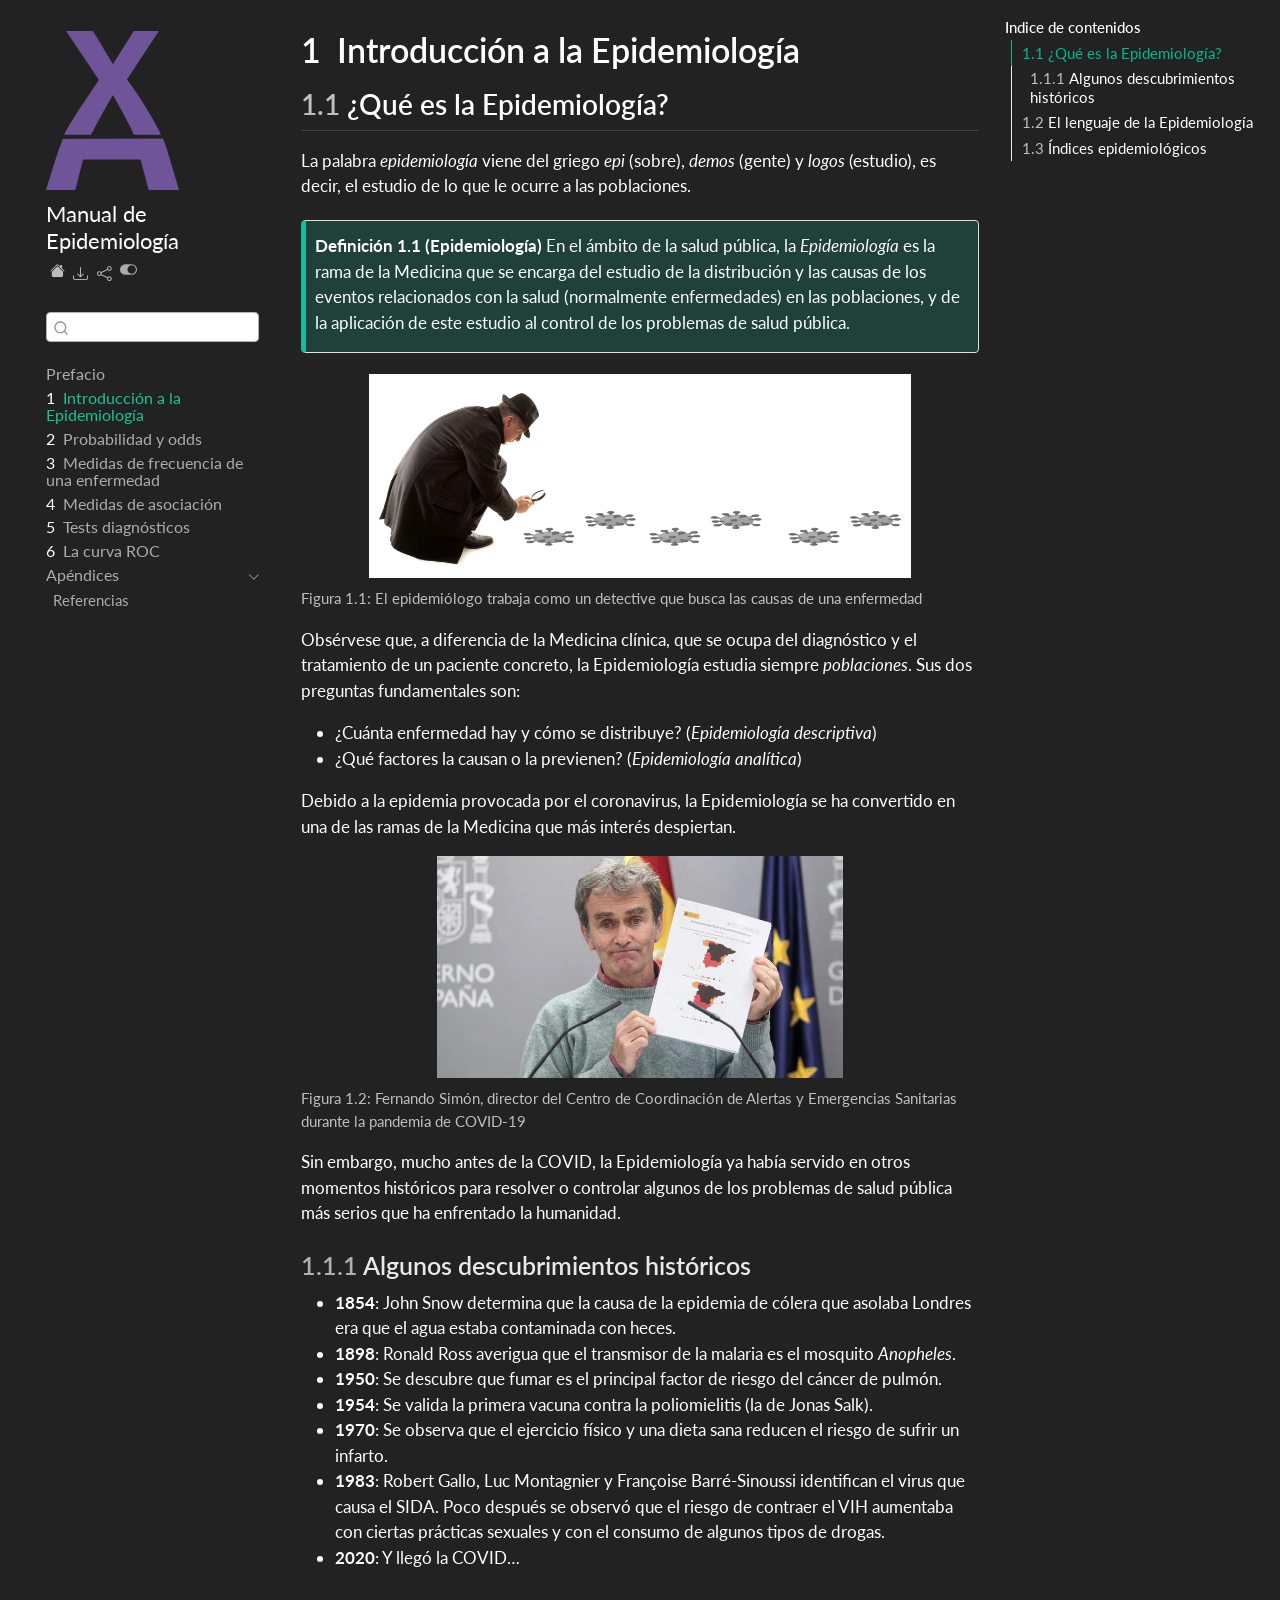
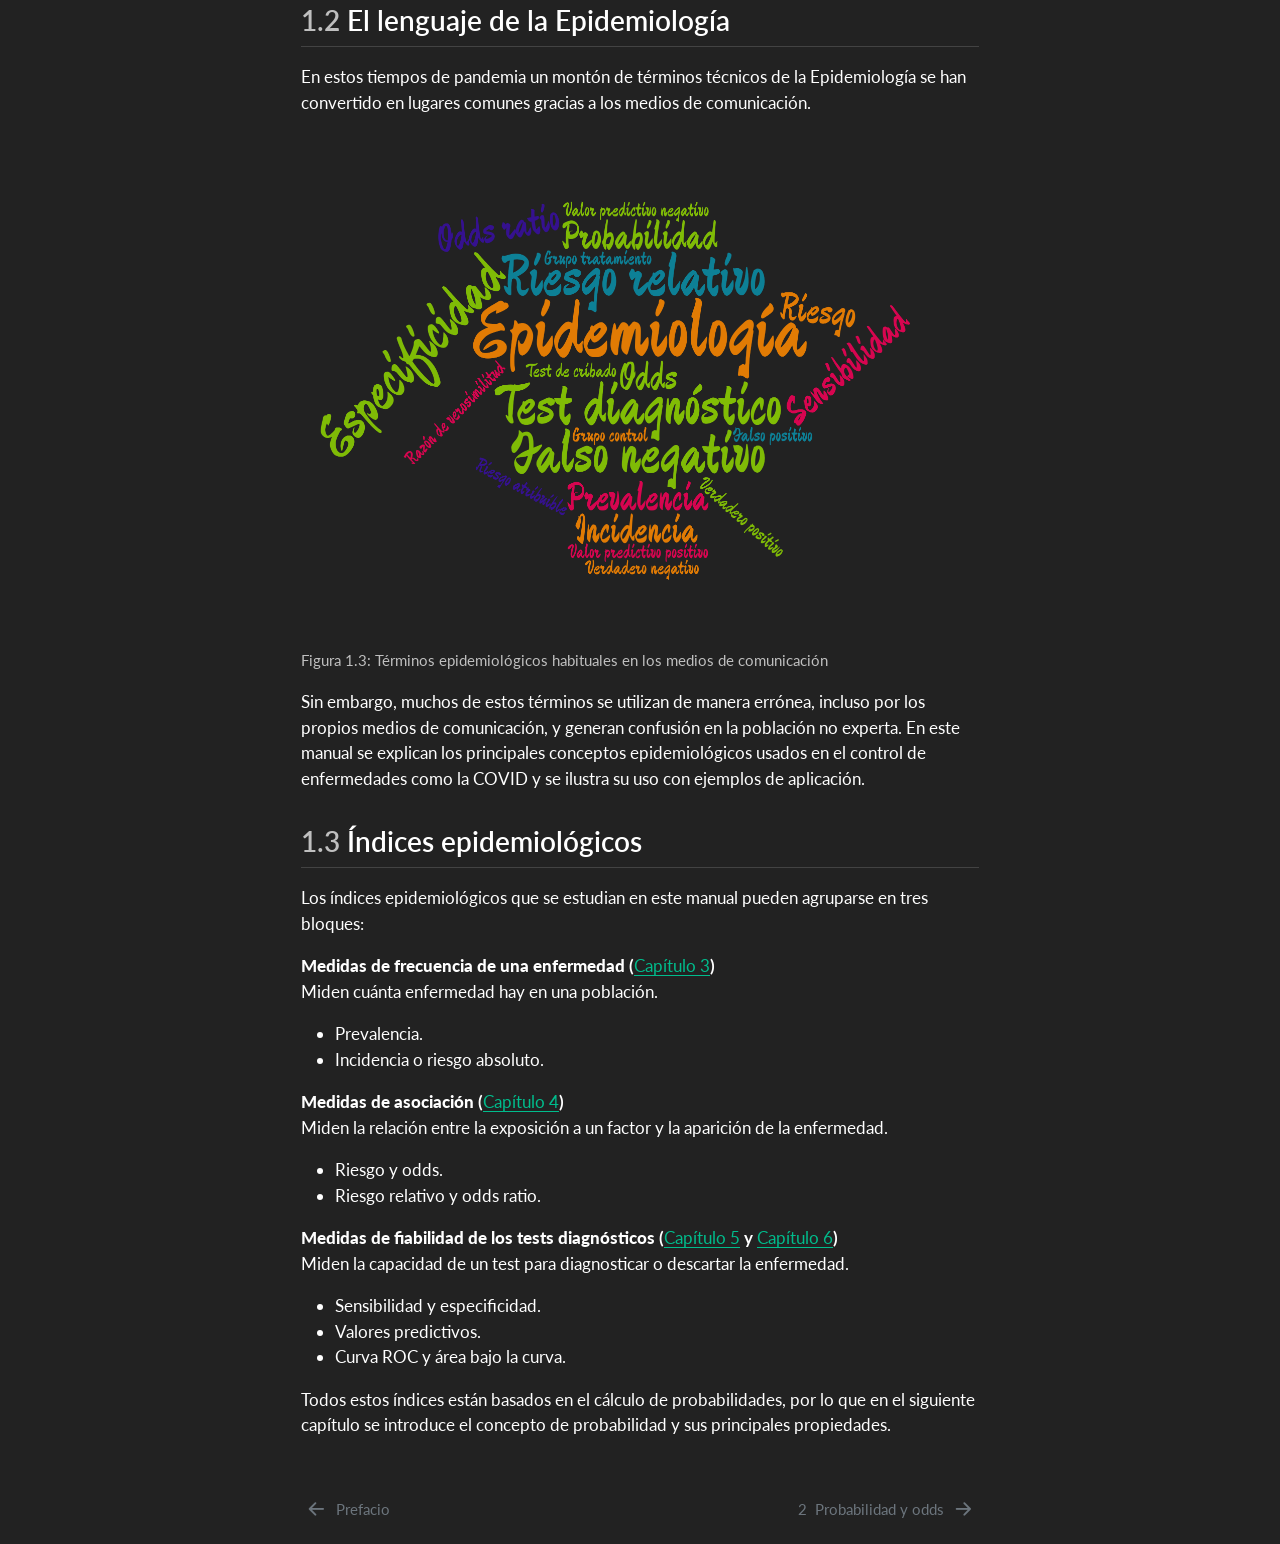
==== commit 772dae9f: "Cambio de sticker." ====
--- a/docs/01-introduccion.html
+++ b/docs/01-introduccion.html
@@ -2,13 +2,16 @@
 <html xmlns="http://www.w3.org/1999/xhtml" lang="es" xml:lang="es"><head>
 
 <meta charset="utf-8">
-<meta name="generator" content="quarto-1.6.40">
+<meta name="generator" content="quarto-1.9.38">
 
 <meta name="viewport" content="width=device-width, initial-scale=1.0, user-scalable=yes">
 
 
 <title>1&nbsp; Introducción a la Epidemiología – Manual de Epidemiología</title>
 <style>
+/* Default styles provided by pandoc.
+** See https://pandoc.org/MANUAL.html#variables-for-html for config info.
+*/
 code{white-space: pre-wrap;}
 span.smallcaps{font-variant: small-caps;}
 div.columns{display: flex; gap: min(4vw, 1.5em);}
@@ -33,17 +36,18 @@
 <link href="./02-probabilidad.html" rel="next">
 <link href="./index.html" rel="prev">
 <link href="./img/logos/favicon.ico" rel="icon">
-<script src="site_libs/quarto-html/quarto.js"></script>
+<script src="site_libs/quarto-html/quarto.js" type="module"></script>
+<script src="site_libs/quarto-html/tabsets/tabsets.js" type="module"></script>
 <script src="site_libs/quarto-html/popper.min.js"></script>
 <script src="site_libs/quarto-html/tippy.umd.min.js"></script>
 <script src="site_libs/quarto-html/anchor.min.js"></script>
 <link href="site_libs/quarto-html/tippy.css" rel="stylesheet">
-<link href="site_libs/quarto-html/quarto-syntax-highlighting-dece3bd051e391dd7205a6b15f93dc59.css" rel="stylesheet" class="quarto-color-scheme" id="quarto-text-highlighting-styles">
-<link href="site_libs/quarto-html/quarto-syntax-highlighting-dark-ed04999718f06b735b1f8009dce43b94.css" rel="stylesheet" class="quarto-color-scheme quarto-color-alternate" id="quarto-text-highlighting-styles">
+<link href="site_libs/quarto-html/quarto-syntax-highlighting-33269adcf1721b81efc5ea7fcfe7f0ee.css" rel="stylesheet" class="quarto-color-scheme" id="quarto-text-highlighting-styles">
+<link href="site_libs/quarto-html/quarto-syntax-highlighting-dark-5a2acb6f4ed5aeb23a104ba421924b87.css" rel="stylesheet" class="quarto-color-scheme quarto-color-alternate" id="quarto-text-highlighting-styles">
 <script src="site_libs/bootstrap/bootstrap.min.js"></script>
 <link href="site_libs/bootstrap/bootstrap-icons.css" rel="stylesheet">
-<link href="site_libs/bootstrap/bootstrap-e6bca0c1ddfa0cf89059e52d707f2d83.min.css" rel="stylesheet" append-hash="true" class="quarto-color-scheme" id="quarto-bootstrap" data-mode="light">
-<link href="site_libs/bootstrap/bootstrap-dark-5316e78002692aa0bc56f15a3c23a1e3.min.css" rel="stylesheet" append-hash="true" class="quarto-color-scheme quarto-color-alternate" id="quarto-bootstrap" data-mode="dark">
+<link href="site_libs/bootstrap/bootstrap-b050db56f2b97c639b7ebc2cf71c06d7.min.css" rel="stylesheet" append-hash="true" class="quarto-color-scheme" id="quarto-bootstrap" data-mode="light">
+<link href="site_libs/bootstrap/bootstrap-dark-5e50218c20039713403b52e69b91eb5d.min.css" rel="stylesheet" append-hash="true" class="quarto-color-scheme quarto-color-alternate" id="quarto-bootstrap" data-mode="dark">
 <script id="quarto-search-options" type="application/json">{
   "location": "sidebar",
   "copy-button": false,
@@ -84,7 +88,167 @@
 <meta name="twitter:card" content="summary_large_image">
 </head>
 
-<body class="nav-sidebar floating">
+<body class="nav-sidebar floating quarto-dark"><script id="quarto-html-before-body" type="application/javascript">
+    const toggleBodyColorMode = (bsSheetEl) => {
+      const mode = bsSheetEl.getAttribute("data-mode");
+      const bodyEl = window.document.querySelector("body");
+      if (mode === "dark") {
+        bodyEl.classList.add("quarto-dark");
+        bodyEl.classList.remove("quarto-light");
+      } else {
+        bodyEl.classList.add("quarto-light");
+        bodyEl.classList.remove("quarto-dark");
+      }
+    }
+    const toggleBodyColorPrimary = () => {
+      const bsSheetEl = window.document.querySelector("link#quarto-bootstrap:not([rel=disabled-stylesheet])");
+      if (bsSheetEl) {
+        toggleBodyColorMode(bsSheetEl);
+      }
+    }
+    const setColorSchemeToggle = (alternate) => {
+      const toggles = window.document.querySelectorAll('.quarto-color-scheme-toggle');
+      for (let i=0; i < toggles.length; i++) {
+        const toggle = toggles[i];
+        if (toggle) {
+          if (alternate) {
+            toggle.classList.add("alternate");
+          } else {
+            toggle.classList.remove("alternate");
+          }
+        }
+      }
+    };
+    const toggleColorMode = (alternate) => {
+      // Switch the stylesheets
+      const primaryStylesheets = window.document.querySelectorAll('link.quarto-color-scheme:not(.quarto-color-alternate)');
+      const alternateStylesheets = window.document.querySelectorAll('link.quarto-color-scheme.quarto-color-alternate');
+      manageTransitions('#quarto-margin-sidebar .nav-link', false);
+      if (alternate) {
+        // note: dark is layered on light, we don't disable primary!
+        enableStylesheet(alternateStylesheets);
+        for (const sheetNode of alternateStylesheets) {
+          if (sheetNode.id === "quarto-bootstrap") {
+            toggleBodyColorMode(sheetNode);
+          }
+        }
+      } else {
+        disableStylesheet(alternateStylesheets);
+        enableStylesheet(primaryStylesheets)
+        toggleBodyColorPrimary();
+      }
+      manageTransitions('#quarto-margin-sidebar .nav-link', true);
+      // Switch the toggles
+      setColorSchemeToggle(alternate)
+      // Hack to workaround the fact that safari doesn't
+      // properly recolor the scrollbar when toggling (#1455)
+      if (navigator.userAgent.indexOf('Safari') > 0 && navigator.userAgent.indexOf('Chrome') == -1) {
+        manageTransitions("body", false);
+        window.scrollTo(0, 1);
+        setTimeout(() => {
+          window.scrollTo(0, 0);
+          manageTransitions("body", true);
+        }, 40);
+      }
+    }
+    const disableStylesheet = (stylesheets) => {
+      for (let i=0; i < stylesheets.length; i++) {
+        const stylesheet = stylesheets[i];
+        stylesheet.rel = 'disabled-stylesheet';
+      }
+    }
+    const enableStylesheet = (stylesheets) => {
+      for (let i=0; i < stylesheets.length; i++) {
+        const stylesheet = stylesheets[i];
+        if(stylesheet.rel !== 'stylesheet') { // for Chrome, which will still FOUC without this check
+          stylesheet.rel = 'stylesheet';
+        }
+      }
+    }
+    const manageTransitions = (selector, allowTransitions) => {
+      const els = window.document.querySelectorAll(selector);
+      for (let i=0; i < els.length; i++) {
+        const el = els[i];
+        if (allowTransitions) {
+          el.classList.remove('notransition');
+        } else {
+          el.classList.add('notransition');
+        }
+      }
+    }
+    const isFileUrl = () => {
+      return window.location.protocol === 'file:';
+    }
+    const hasAlternateSentinel = () => {
+      let styleSentinel = getColorSchemeSentinel();
+      if (styleSentinel !== null) {
+        return styleSentinel === "alternate";
+      } else {
+        return false;
+      }
+    }
+    const setStyleSentinel = (alternate) => {
+      const value = alternate ? "alternate" : "default";
+      if (!isFileUrl()) {
+        window.localStorage.setItem("quarto-color-scheme", value);
+      } else {
+        localAlternateSentinel = value;
+      }
+    }
+    const getColorSchemeSentinel = () => {
+      if (!isFileUrl()) {
+        const storageValue = window.localStorage.getItem("quarto-color-scheme");
+        return storageValue != null ? storageValue : localAlternateSentinel;
+      } else {
+        return localAlternateSentinel;
+      }
+    }
+    const toggleGiscusIfUsed = (isAlternate, darkModeDefault) => {
+      const baseTheme = document.querySelector('#giscus-base-theme')?.value ?? 'light';
+      const alternateTheme = document.querySelector('#giscus-alt-theme')?.value ?? 'dark';
+      let newTheme = '';
+      if(authorPrefersDark) {
+        newTheme = isAlternate ? baseTheme : alternateTheme;
+      } else {
+        newTheme = isAlternate ? alternateTheme : baseTheme;
+      }
+      const changeGiscusTheme = () => {
+        // From: https://github.com/giscus/giscus/issues/336
+        const sendMessage = (message) => {
+          const iframe = document.querySelector('iframe.giscus-frame');
+          if (!iframe) return;
+          iframe.contentWindow.postMessage({ giscus: message }, 'https://giscus.app');
+        }
+        sendMessage({
+          setConfig: {
+            theme: newTheme
+          }
+        });
+      }
+      const isGiscussLoaded = window.document.querySelector('iframe.giscus-frame') !== null;
+      if (isGiscussLoaded) {
+        changeGiscusTheme();
+      }
+    };
+    const authorPrefersDark = true;
+    const darkModeDefault = authorPrefersDark;
+    let localAlternateSentinel = darkModeDefault ? 'alternate' : 'default';
+    // Dark / light mode switch
+    window.quartoToggleColorScheme = () => {
+      // Read the current dark / light value
+      let toAlternate = !hasAlternateSentinel();
+      toggleColorMode(toAlternate);
+      setStyleSentinel(toAlternate);
+      toggleGiscusIfUsed(toAlternate, darkModeDefault);
+      window.dispatchEvent(new Event('resize'));
+    };
+    // Switch to dark mode if need be
+    if (hasAlternateSentinel()) {
+      toggleColorMode(true);
+    } else {
+      toggleColorMode(false);
+    }
+  </script>
 
 <div id="quarto-search-results"></div>
   <header id="quarto-header" class="headroom fixed-top">
@@ -108,7 +272,8 @@
   <nav id="quarto-sidebar" class="sidebar collapse collapse-horizontal quarto-sidebar-collapse-item sidebar-navigation floating overflow-auto">
     <div class="pt-lg-2 mt-2 text-left sidebar-header sidebar-header-stacked">
       <a href="./index.html" class="sidebar-logo-link">
-      <img src="./img/logos/aprendeconalf.png" alt="" class="sidebar-logo py-0 d-lg-inline d-none">
+      <img src="./img/logos/aprendeconalf.png" alt="" class="sidebar-logo light-content py-0 d-lg-inline d-none">
+      <img src="./img/logos/aprendeconalf.png" alt="" class="sidebar-logo dark-content py-0 d-lg-inline d-none">
       </a>
     <div class="sidebar-title mb-0 py-0">
       <a href="./">Manual de Epidemiología</a> 
@@ -239,6 +404,7 @@
     </div>
 <!-- main -->
 <main class="content" id="quarto-document-content">
+
 
 <header id="title-block-header" class="quarto-title-block default">
 <div class="quarto-title">
@@ -357,380 +523,256 @@
 
 </main> <!-- /main -->
 <script id="quarto-html-after-body" type="application/javascript">
-window.document.addEventListener("DOMContentLoaded", function (event) {
-  const toggleBodyColorMode = (bsSheetEl) => {
-    const mode = bsSheetEl.getAttribute("data-mode");
-    const bodyEl = window.document.querySelector("body");
-    if (mode === "dark") {
-      bodyEl.classList.add("quarto-dark");
-      bodyEl.classList.remove("quarto-light");
-    } else {
-      bodyEl.classList.add("quarto-light");
-      bodyEl.classList.remove("quarto-dark");
-    }
-  }
-  const toggleBodyColorPrimary = () => {
-    const bsSheetEl = window.document.querySelector("link#quarto-bootstrap");
-    if (bsSheetEl) {
-      toggleBodyColorMode(bsSheetEl);
-    }
-  }
-  toggleBodyColorPrimary();  
-  const disableStylesheet = (stylesheets) => {
-    for (let i=0; i < stylesheets.length; i++) {
-      const stylesheet = stylesheets[i];
-      stylesheet.rel = 'prefetch';
-    }
-  }
-  const enableStylesheet = (stylesheets) => {
-    for (let i=0; i < stylesheets.length; i++) {
-      const stylesheet = stylesheets[i];
-      stylesheet.rel = 'stylesheet';
-    }
-  }
-  const manageTransitions = (selector, allowTransitions) => {
-    const els = window.document.querySelectorAll(selector);
-    for (let i=0; i < els.length; i++) {
-      const el = els[i];
-      if (allowTransitions) {
-        el.classList.remove('notransition');
-      } else {
-        el.classList.add('notransition');
-      }
-    }
-  }
-  const toggleGiscusIfUsed = (isAlternate, darkModeDefault) => {
-    const baseTheme = document.querySelector('#giscus-base-theme')?.value ?? 'light';
-    const alternateTheme = document.querySelector('#giscus-alt-theme')?.value ?? 'dark';
-    let newTheme = '';
-    if(darkModeDefault) {
-      newTheme = isAlternate ? baseTheme : alternateTheme;
-    } else {
-      newTheme = isAlternate ? alternateTheme : baseTheme;
-    }
-    const changeGiscusTheme = () => {
-      // From: https://github.com/giscus/giscus/issues/336
-      const sendMessage = (message) => {
-        const iframe = document.querySelector('iframe.giscus-frame');
-        if (!iframe) return;
-        iframe.contentWindow.postMessage({ giscus: message }, 'https://giscus.app');
-      }
-      sendMessage({
-        setConfig: {
-          theme: newTheme
-        }
-      });
-    }
-    const isGiscussLoaded = window.document.querySelector('iframe.giscus-frame') !== null;
-    if (isGiscussLoaded) {
-      changeGiscusTheme();
-    }
-  }
-  const toggleColorMode = (alternate) => {
-    // Switch the stylesheets
-    const alternateStylesheets = window.document.querySelectorAll('link.quarto-color-scheme.quarto-color-alternate');
-    manageTransitions('#quarto-margin-sidebar .nav-link', false);
-    if (alternate) {
-      enableStylesheet(alternateStylesheets);
-      for (const sheetNode of alternateStylesheets) {
-        if (sheetNode.id === "quarto-bootstrap") {
-          toggleBodyColorMode(sheetNode);
-        }
-      }
-    } else {
-      disableStylesheet(alternateStylesheets);
-      toggleBodyColorPrimary();
-    }
-    manageTransitions('#quarto-margin-sidebar .nav-link', true);
-    // Switch the toggles
-    const toggles = window.document.querySelectorAll('.quarto-color-scheme-toggle');
-    for (let i=0; i < toggles.length; i++) {
-      const toggle = toggles[i];
-      if (toggle) {
-        if (alternate) {
-          toggle.classList.add("alternate");     
-        } else {
-          toggle.classList.remove("alternate");
-        }
-      }
-    }
-    // Hack to workaround the fact that safari doesn't
-    // properly recolor the scrollbar when toggling (#1455)
-    if (navigator.userAgent.indexOf('Safari') > 0 && navigator.userAgent.indexOf('Chrome') == -1) {
-      manageTransitions("body", false);
-      window.scrollTo(0, 1);
-      setTimeout(() => {
-        window.scrollTo(0, 0);
-        manageTransitions("body", true);
-      }, 40);  
-    }
-  }
-  const isFileUrl = () => { 
-    return window.location.protocol === 'file:';
-  }
-  const hasAlternateSentinel = () => {  
-    let styleSentinel = getColorSchemeSentinel();
-    if (styleSentinel !== null) {
-      return styleSentinel === "alternate";
-    } else {
+  window.document.addEventListener("DOMContentLoaded", function (event) {
+    // Ensure there is a toggle, if there isn't float one in the top right
+    if (window.document.querySelector('.quarto-color-scheme-toggle') === null) {
+      const a = window.document.createElement('a');
+      a.classList.add('top-right');
+      a.classList.add('quarto-color-scheme-toggle');
+      a.href = "";
+      a.onclick = function() { try { window.quartoToggleColorScheme(); } catch {} return false; };
+      const i = window.document.createElement("i");
+      i.classList.add('bi');
+      a.appendChild(i);
+      window.document.body.appendChild(a);
+    }
+    setColorSchemeToggle(hasAlternateSentinel())
+    const icon = "";
+    const anchorJS = new window.AnchorJS();
+    anchorJS.options = {
+      placement: 'right',
+      icon: icon
+    };
+    anchorJS.add('.anchored');
+    const isCodeAnnotation = (el) => {
+      for (const clz of el.classList) {
+        if (clz.startsWith('code-annotation-')) {                     
+          return true;
+        }
+      }
       return false;
     }
-  }
-  const setStyleSentinel = (alternate) => {
-    const value = alternate ? "alternate" : "default";
-    if (!isFileUrl()) {
-      window.localStorage.setItem("quarto-color-scheme", value);
-    } else {
-      localAlternateSentinel = value;
-    }
-  }
-  const getColorSchemeSentinel = () => {
-    if (!isFileUrl()) {
-      const storageValue = window.localStorage.getItem("quarto-color-scheme");
-      return storageValue != null ? storageValue : localAlternateSentinel;
-    } else {
-      return localAlternateSentinel;
-    }
-  }
-  const darkModeDefault = true;
-  let localAlternateSentinel = darkModeDefault ? 'alternate' : 'default';
-  // Dark / light mode switch
-  window.quartoToggleColorScheme = () => {
-    // Read the current dark / light value 
-    let toAlternate = !hasAlternateSentinel();
-    toggleColorMode(toAlternate);
-    setStyleSentinel(toAlternate);
-    toggleGiscusIfUsed(toAlternate, darkModeDefault);
-  };
-  // Ensure there is a toggle, if there isn't float one in the top right
-  if (window.document.querySelector('.quarto-color-scheme-toggle') === null) {
-    const a = window.document.createElement('a');
-    a.classList.add('top-right');
-    a.classList.add('quarto-color-scheme-toggle');
-    a.href = "";
-    a.onclick = function() { try { window.quartoToggleColorScheme(); } catch {} return false; };
-    const i = window.document.createElement("i");
-    i.classList.add('bi');
-    a.appendChild(i);
-    window.document.body.appendChild(a);
-  }
-  // Switch to dark mode if need be
-  if (hasAlternateSentinel()) {
-    toggleColorMode(true);
-  } else {
-    toggleColorMode(false);
-  }
-  const icon = "";
-  const anchorJS = new window.AnchorJS();
-  anchorJS.options = {
-    placement: 'right',
-    icon: icon
-  };
-  anchorJS.add('.anchored');
-  const isCodeAnnotation = (el) => {
-    for (const clz of el.classList) {
-      if (clz.startsWith('code-annotation-')) {                     
-        return true;
-      }
-    }
-    return false;
-  }
-  const onCopySuccess = function(e) {
-    // button target
-    const button = e.trigger;
-    // don't keep focus
-    button.blur();
-    // flash "checked"
-    button.classList.add('code-copy-button-checked');
-    var currentTitle = button.getAttribute("title");
-    button.setAttribute("title", "Copiada");
-    let tooltip;
-    if (window.bootstrap) {
-      button.setAttribute("data-bs-toggle", "tooltip");
-      button.setAttribute("data-bs-placement", "left");
-      button.setAttribute("data-bs-title", "Copiada");
-      tooltip = new bootstrap.Tooltip(button, 
-        { trigger: "manual", 
-          customClass: "code-copy-button-tooltip",
-          offset: [0, -8]});
-      tooltip.show();    
-    }
-    setTimeout(function() {
-      if (tooltip) {
-        tooltip.hide();
-        button.removeAttribute("data-bs-title");
-        button.removeAttribute("data-bs-toggle");
-        button.removeAttribute("data-bs-placement");
-      }
-      button.setAttribute("title", currentTitle);
-      button.classList.remove('code-copy-button-checked');
-    }, 1000);
-    // clear code selection
-    e.clearSelection();
-  }
-  const getTextToCopy = function(trigger) {
-      const codeEl = trigger.previousElementSibling.cloneNode(true);
+    const onCopySuccess = function(e) {
+      // button target
+      const button = e.trigger;
+      // don't keep focus
+      button.blur();
+      // flash "checked"
+      button.classList.add('code-copy-button-checked');
+      var currentTitle = button.getAttribute("title");
+      button.setAttribute("title", "Copiada");
+      let tooltip;
+      if (window.bootstrap) {
+        button.setAttribute("data-bs-toggle", "tooltip");
+        button.setAttribute("data-bs-placement", "left");
+        button.setAttribute("data-bs-title", "Copiada");
+        tooltip = new bootstrap.Tooltip(button, 
+          { trigger: "manual", 
+            customClass: "code-copy-button-tooltip",
+            offset: [0, -8]});
+        tooltip.show();    
+      }
+      setTimeout(function() {
+        if (tooltip) {
+          tooltip.hide();
+          button.removeAttribute("data-bs-title");
+          button.removeAttribute("data-bs-toggle");
+          button.removeAttribute("data-bs-placement");
+        }
+        button.setAttribute("title", currentTitle);
+        button.classList.remove('code-copy-button-checked');
+      }, 1000);
+      // clear code selection
+      e.clearSelection();
+    }
+    const getTextToCopy = function(trigger) {
+      const outerScaffold = trigger.parentElement.cloneNode(true);
+      const codeEl = outerScaffold.querySelector('code');
       for (const childEl of codeEl.children) {
         if (isCodeAnnotation(childEl)) {
           childEl.remove();
         }
       }
       return codeEl.innerText;
-  }
-  const clipboard = new window.ClipboardJS('.code-copy-button:not([data-in-quarto-modal])', {
-    text: getTextToCopy
-  });
-  clipboard.on('success', onCopySuccess);
-  if (window.document.getElementById('quarto-embedded-source-code-modal')) {
-    const clipboardModal = new window.ClipboardJS('.code-copy-button[data-in-quarto-modal]', {
-      text: getTextToCopy,
-      container: window.document.getElementById('quarto-embedded-source-code-modal')
+    }
+    const clipboard = new window.ClipboardJS('.code-copy-button:not([data-in-quarto-modal])', {
+      text: getTextToCopy
     });
-    clipboardModal.on('success', onCopySuccess);
-  }
-    var localhostRegex = new RegExp(/^(?:http|https):\/\/localhost\:?[0-9]*\//);
-    var mailtoRegex = new RegExp(/^mailto:/);
-      var filterRegex = new RegExp('/' + window.location.host + '/');
-    var isInternal = (href) => {
-        return filterRegex.test(href) || localhostRegex.test(href) || mailtoRegex.test(href);
-    }
-    // Inspect non-navigation links and adorn them if external
- 	var links = window.document.querySelectorAll('a[href]:not(.nav-link):not(.navbar-brand):not(.toc-action):not(.sidebar-link):not(.sidebar-item-toggle):not(.pagination-link):not(.no-external):not([aria-hidden]):not(.dropdown-item):not(.quarto-navigation-tool):not(.about-link)');
-    for (var i=0; i<links.length; i++) {
-      const link = links[i];
-      if (!isInternal(link.href)) {
-        // undo the damage that might have been done by quarto-nav.js in the case of
-        // links that we want to consider external
-        if (link.dataset.originalHref !== undefined) {
-          link.href = link.dataset.originalHref;
-        }
-      }
-    }
-  function tippyHover(el, contentFn, onTriggerFn, onUntriggerFn) {
-    const config = {
-      allowHTML: true,
-      maxWidth: 500,
-      delay: 100,
-      arrow: false,
-      appendTo: function(el) {
-          return el.parentElement;
-      },
-      interactive: true,
-      interactiveBorder: 10,
-      theme: 'quarto',
-      placement: 'bottom-start',
-    };
-    if (contentFn) {
-      config.content = contentFn;
-    }
-    if (onTriggerFn) {
-      config.onTrigger = onTriggerFn;
-    }
-    if (onUntriggerFn) {
-      config.onUntrigger = onUntriggerFn;
-    }
-    window.tippy(el, config); 
-  }
-  const noterefs = window.document.querySelectorAll('a[role="doc-noteref"]');
-  for (var i=0; i<noterefs.length; i++) {
-    const ref = noterefs[i];
-    tippyHover(ref, function() {
-      // use id or data attribute instead here
-      let href = ref.getAttribute('data-footnote-href') || ref.getAttribute('href');
-      try { href = new URL(href).hash; } catch {}
-      const id = href.replace(/^#\/?/, "");
-      const note = window.document.getElementById(id);
-      if (note) {
-        return note.innerHTML;
+    clipboard.on('success', onCopySuccess);
+    if (window.document.getElementById('quarto-embedded-source-code-modal')) {
+      const clipboardModal = new window.ClipboardJS('.code-copy-button[data-in-quarto-modal]', {
+        text: getTextToCopy,
+        container: window.document.getElementById('quarto-embedded-source-code-modal')
+      });
+      clipboardModal.on('success', onCopySuccess);
+    }
+      var localhostRegex = new RegExp(/^(?:http|https):\/\/localhost\:?[0-9]*\//);
+      var mailtoRegex = new RegExp(/^mailto:/);
+        var filterRegex = new RegExp('/' + window.location.host + '/');
+      var isInternal = (href) => {
+          return filterRegex.test(href) || localhostRegex.test(href) || mailtoRegex.test(href);
+      }
+      // Inspect non-navigation links and adorn them if external
+     var links = window.document.querySelectorAll('a[href]:not(.nav-link):not(.navbar-brand):not(.toc-action):not(.sidebar-link):not(.sidebar-item-toggle):not(.pagination-link):not(.no-external):not([aria-hidden]):not(.dropdown-item):not(.quarto-navigation-tool):not(.about-link)');
+      for (var i=0; i<links.length; i++) {
+        const link = links[i];
+        if (!isInternal(link.href)) {
+          // undo the damage that might have been done by quarto-nav.js in the case of
+          // links that we want to consider external
+          if (link.dataset.originalHref !== undefined) {
+            link.href = link.dataset.originalHref;
+          }
+        }
+      }
+    function tippyHover(el, contentFn, onTriggerFn, onUntriggerFn) {
+      const config = {
+        allowHTML: true,
+        maxWidth: 500,
+        delay: 100,
+        arrow: false,
+        appendTo: function(el) {
+            return el.parentElement;
+        },
+        interactive: true,
+        interactiveBorder: 10,
+        theme: 'quarto',
+        placement: 'bottom-start',
+      };
+      if (contentFn) {
+        config.content = contentFn;
+      }
+      if (onTriggerFn) {
+        config.onTrigger = onTriggerFn;
+      }
+      if (onUntriggerFn) {
+        config.onUntrigger = onUntriggerFn;
+      }
+      window.tippy(el, config); 
+    }
+    const noterefs = window.document.querySelectorAll('a[role="doc-noteref"]');
+    for (var i=0; i<noterefs.length; i++) {
+      const ref = noterefs[i];
+      tippyHover(ref, function() {
+        // use id or data attribute instead here
+        let href = ref.getAttribute('data-footnote-href') || ref.getAttribute('href');
+        try { href = new URL(href).hash; } catch {}
+        const id = href.replace(/^#\/?/, "");
+        const note = window.document.getElementById(id);
+        if (note) {
+          return note.innerHTML;
+        } else {
+          return "";
+        }
+      });
+    }
+    const xrefs = window.document.querySelectorAll('a.quarto-xref');
+    const processXRef = (id, note) => {
+      // Strip column container classes
+      const stripColumnClz = (el) => {
+        el.classList.remove("page-full", "page-columns");
+        if (el.children) {
+          for (const child of el.children) {
+            stripColumnClz(child);
+          }
+        }
+      }
+      stripColumnClz(note)
+      if (id === null || id.startsWith('sec-')) {
+        // Special case sections, only their first couple elements
+        const container = document.createElement("div");
+        if (note.children && note.children.length > 2) {
+          container.appendChild(note.children[0].cloneNode(true));
+          for (let i = 1; i < note.children.length; i++) {
+            const child = note.children[i];
+            if (child.tagName === "P" && child.innerText === "") {
+              continue;
+            } else {
+              container.appendChild(child.cloneNode(true));
+              break;
+            }
+          }
+          if (window.Quarto?.typesetMath) {
+            window.Quarto.typesetMath(container);
+          }
+          return container.innerHTML
+        } else {
+          if (window.Quarto?.typesetMath) {
+            window.Quarto.typesetMath(note);
+          }
+          return note.innerHTML;
+        }
       } else {
-        return "";
-      }
-    });
-  }
-  const xrefs = window.document.querySelectorAll('a.quarto-xref');
-  const processXRef = (id, note) => {
-    // Strip column container classes
-    const stripColumnClz = (el) => {
-      el.classList.remove("page-full", "page-columns");
-      if (el.children) {
-        for (const child of el.children) {
-          stripColumnClz(child);
-        }
-      }
-    }
-    stripColumnClz(note)
-    if (id === null || id.startsWith('sec-')) {
-      // Special case sections, only their first couple elements
-      const container = document.createElement("div");
-      if (note.children && note.children.length > 2) {
-        container.appendChild(note.children[0].cloneNode(true));
-        for (let i = 1; i < note.children.length; i++) {
-          const child = note.children[i];
-          if (child.tagName === "P" && child.innerText === "") {
-            continue;
-          } else {
-            container.appendChild(child.cloneNode(true));
-            break;
-          }
-        }
-        if (window.Quarto?.typesetMath) {
-          window.Quarto.typesetMath(container);
-        }
-        return container.innerHTML
-      } else {
+        // Remove any anchor links if they are present
+        const anchorLink = note.querySelector('a.anchorjs-link');
+        if (anchorLink) {
+          anchorLink.remove();
+        }
         if (window.Quarto?.typesetMath) {
           window.Quarto.typesetMath(note);
         }
-        return note.innerHTML;
-      }
-    } else {
-      // Remove any anchor links if they are present
-      const anchorLink = note.querySelector('a.anchorjs-link');
-      if (anchorLink) {
-        anchorLink.remove();
-      }
-      if (window.Quarto?.typesetMath) {
-        window.Quarto.typesetMath(note);
-      }
-      if (note.classList.contains("callout")) {
-        return note.outerHTML;
-      } else {
-        return note.innerHTML;
-      }
-    }
-  }
-  for (var i=0; i<xrefs.length; i++) {
-    const xref = xrefs[i];
-    tippyHover(xref, undefined, function(instance) {
-      instance.disable();
-      let url = xref.getAttribute('href');
-      let hash = undefined; 
-      if (url.startsWith('#')) {
-        hash = url;
-      } else {
-        try { hash = new URL(url).hash; } catch {}
-      }
-      if (hash) {
-        const id = hash.replace(/^#\/?/, "");
-        const note = window.document.getElementById(id);
-        if (note !== null) {
-          try {
-            const html = processXRef(id, note.cloneNode(true));
-            instance.setContent(html);
-          } finally {
-            instance.enable();
-            instance.show();
-          }
+        if (note.classList.contains("callout")) {
+          return note.outerHTML;
         } else {
-          // See if we can fetch this
-          fetch(url.split('#')[0])
+          return note.innerHTML;
+        }
+      }
+    }
+    for (var i=0; i<xrefs.length; i++) {
+      const xref = xrefs[i];
+      tippyHover(xref, undefined, function(instance) {
+        instance.disable();
+        let url = xref.getAttribute('href');
+        let hash = undefined; 
+        if (url.startsWith('#')) {
+          hash = url;
+        } else {
+          try { hash = new URL(url).hash; } catch {}
+        }
+        if (hash) {
+          const id = hash.replace(/^#\/?/, "");
+          const note = window.document.getElementById(id);
+          if (note !== null) {
+            try {
+              const html = processXRef(id, note.cloneNode(true));
+              instance.setContent(html);
+            } finally {
+              instance.enable();
+              instance.show();
+            }
+          } else {
+            // See if we can fetch this
+            fetch(url.split('#')[0])
+            .then(res => res.text())
+            .then(html => {
+              const parser = new DOMParser();
+              const htmlDoc = parser.parseFromString(html, "text/html");
+              const note = htmlDoc.getElementById(id);
+              if (note !== null) {
+                const html = processXRef(id, note);
+                instance.setContent(html);
+              } 
+            }).finally(() => {
+              instance.enable();
+              instance.show();
+            });
+          }
+        } else {
+          // See if we can fetch a full url (with no hash to target)
+          // This is a special case and we should probably do some content thinning / targeting
+          fetch(url)
           .then(res => res.text())
           .then(html => {
             const parser = new DOMParser();
             const htmlDoc = parser.parseFromString(html, "text/html");
-            const note = htmlDoc.getElementById(id);
+            const note = htmlDoc.querySelector('main.content');
             if (note !== null) {
-              const html = processXRef(id, note);
+              // This should only happen for chapter cross references
+              // (since there is no id in the URL)
+              // remove the first header
+              if (note.children.length > 0 && note.children[0].tagName === "HEADER") {
+                note.children[0].remove();
+              }
+              const html = processXRef(null, note);
               instance.setContent(html);
             } 
           }).finally(() => {
@@ -738,185 +780,161 @@
             instance.show();
           });
         }
+      }, function(instance) {
+      });
+    }
+        let selectedAnnoteEl;
+        const selectorForAnnotation = ( cell, annotation) => {
+          let cellAttr = 'data-code-cell="' + cell + '"';
+          let lineAttr = 'data-code-annotation="' +  annotation + '"';
+          const selector = 'span[' + cellAttr + '][' + lineAttr + ']';
+          return selector;
+        }
+        const selectCodeLines = (annoteEl) => {
+          const doc = window.document;
+          const targetCell = annoteEl.getAttribute("data-target-cell");
+          const targetAnnotation = annoteEl.getAttribute("data-target-annotation");
+          const annoteSpan = window.document.querySelector(selectorForAnnotation(targetCell, targetAnnotation));
+          const lines = annoteSpan.getAttribute("data-code-lines").split(",");
+          const lineIds = lines.map((line) => {
+            return targetCell + "-" + line;
+          })
+          let top = null;
+          let height = null;
+          let parent = null;
+          if (lineIds.length > 0) {
+              //compute the position of the single el (top and bottom and make a div)
+              const el = window.document.getElementById(lineIds[0]);
+              top = el.offsetTop;
+              height = el.offsetHeight;
+              parent = el.parentElement.parentElement;
+            if (lineIds.length > 1) {
+              const lastEl = window.document.getElementById(lineIds[lineIds.length - 1]);
+              const bottom = lastEl.offsetTop + lastEl.offsetHeight;
+              height = bottom - top;
+            }
+            if (top !== null && height !== null && parent !== null) {
+              // cook up a div (if necessary) and position it 
+              let div = window.document.getElementById("code-annotation-line-highlight");
+              if (div === null) {
+                div = window.document.createElement("div");
+                div.setAttribute("id", "code-annotation-line-highlight");
+                div.style.position = 'absolute';
+                parent.appendChild(div);
+              }
+              div.style.top = top - 2 + "px";
+              div.style.height = height + 4 + "px";
+              div.style.left = 0;
+              let gutterDiv = window.document.getElementById("code-annotation-line-highlight-gutter");
+              if (gutterDiv === null) {
+                gutterDiv = window.document.createElement("div");
+                gutterDiv.setAttribute("id", "code-annotation-line-highlight-gutter");
+                gutterDiv.style.position = 'absolute';
+                const codeCell = window.document.getElementById(targetCell);
+                const gutter = codeCell.querySelector('.code-annotation-gutter');
+                gutter.appendChild(gutterDiv);
+              }
+              gutterDiv.style.top = top - 2 + "px";
+              gutterDiv.style.height = height + 4 + "px";
+            }
+            selectedAnnoteEl = annoteEl;
+          }
+        };
+        const unselectCodeLines = () => {
+          const elementsIds = ["code-annotation-line-highlight", "code-annotation-line-highlight-gutter"];
+          elementsIds.forEach((elId) => {
+            const div = window.document.getElementById(elId);
+            if (div) {
+              div.remove();
+            }
+          });
+          selectedAnnoteEl = undefined;
+        };
+          // Handle positioning of the toggle
+      window.addEventListener(
+        "resize",
+        throttle(() => {
+          elRect = undefined;
+          if (selectedAnnoteEl) {
+            selectCodeLines(selectedAnnoteEl);
+          }
+        }, 10)
+      );
+      function throttle(fn, ms) {
+      let throttle = false;
+      let timer;
+        return (...args) => {
+          if(!throttle) { // first call gets through
+              fn.apply(this, args);
+              throttle = true;
+          } else { // all the others get throttled
+              if(timer) clearTimeout(timer); // cancel #2
+              timer = setTimeout(() => {
+                fn.apply(this, args);
+                timer = throttle = false;
+              }, ms);
+          }
+        };
+      }
+        // Attach click handler to the DT
+        const annoteDls = window.document.querySelectorAll('dt[data-target-cell]');
+        for (const annoteDlNode of annoteDls) {
+          annoteDlNode.addEventListener('click', (event) => {
+            const clickedEl = event.target;
+            if (clickedEl !== selectedAnnoteEl) {
+              unselectCodeLines();
+              const activeEl = window.document.querySelector('dt[data-target-cell].code-annotation-active');
+              if (activeEl) {
+                activeEl.classList.remove('code-annotation-active');
+              }
+              selectCodeLines(clickedEl);
+              clickedEl.classList.add('code-annotation-active');
+            } else {
+              // Unselect the line
+              unselectCodeLines();
+              clickedEl.classList.remove('code-annotation-active');
+            }
+          });
+        }
+    const findCites = (el) => {
+      const parentEl = el.parentElement;
+      if (parentEl) {
+        const cites = parentEl.dataset.cites;
+        if (cites) {
+          return {
+            el,
+            cites: cites.split(' ')
+          };
+        } else {
+          return findCites(el.parentElement)
+        }
       } else {
-        // See if we can fetch a full url (with no hash to target)
-        // This is a special case and we should probably do some content thinning / targeting
-        fetch(url)
-        .then(res => res.text())
-        .then(html => {
-          const parser = new DOMParser();
-          const htmlDoc = parser.parseFromString(html, "text/html");
-          const note = htmlDoc.querySelector('main.content');
-          if (note !== null) {
-            // This should only happen for chapter cross references
-            // (since there is no id in the URL)
-            // remove the first header
-            if (note.children.length > 0 && note.children[0].tagName === "HEADER") {
-              note.children[0].remove();
+        return undefined;
+      }
+    };
+    var bibliorefs = window.document.querySelectorAll('a[role="doc-biblioref"]');
+    for (var i=0; i<bibliorefs.length; i++) {
+      const ref = bibliorefs[i];
+      const citeInfo = findCites(ref);
+      if (citeInfo) {
+        tippyHover(citeInfo.el, function() {
+          var popup = window.document.createElement('div');
+          citeInfo.cites.forEach(function(cite) {
+            var citeDiv = window.document.createElement('div');
+            citeDiv.classList.add('hanging-indent');
+            citeDiv.classList.add('csl-entry');
+            var biblioDiv = window.document.getElementById('ref-' + cite);
+            if (biblioDiv) {
+              citeDiv.innerHTML = biblioDiv.innerHTML;
             }
-            const html = processXRef(null, note);
-            instance.setContent(html);
-          } 
-        }).finally(() => {
-          instance.enable();
-          instance.show();
+            popup.appendChild(citeDiv);
+          });
+          return popup.innerHTML;
         });
       }
-    }, function(instance) {
-    });
-  }
-      let selectedAnnoteEl;
-      const selectorForAnnotation = ( cell, annotation) => {
-        let cellAttr = 'data-code-cell="' + cell + '"';
-        let lineAttr = 'data-code-annotation="' +  annotation + '"';
-        const selector = 'span[' + cellAttr + '][' + lineAttr + ']';
-        return selector;
-      }
-      const selectCodeLines = (annoteEl) => {
-        const doc = window.document;
-        const targetCell = annoteEl.getAttribute("data-target-cell");
-        const targetAnnotation = annoteEl.getAttribute("data-target-annotation");
-        const annoteSpan = window.document.querySelector(selectorForAnnotation(targetCell, targetAnnotation));
-        const lines = annoteSpan.getAttribute("data-code-lines").split(",");
-        const lineIds = lines.map((line) => {
-          return targetCell + "-" + line;
-        })
-        let top = null;
-        let height = null;
-        let parent = null;
-        if (lineIds.length > 0) {
-            //compute the position of the single el (top and bottom and make a div)
-            const el = window.document.getElementById(lineIds[0]);
-            top = el.offsetTop;
-            height = el.offsetHeight;
-            parent = el.parentElement.parentElement;
-          if (lineIds.length > 1) {
-            const lastEl = window.document.getElementById(lineIds[lineIds.length - 1]);
-            const bottom = lastEl.offsetTop + lastEl.offsetHeight;
-            height = bottom - top;
-          }
-          if (top !== null && height !== null && parent !== null) {
-            // cook up a div (if necessary) and position it 
-            let div = window.document.getElementById("code-annotation-line-highlight");
-            if (div === null) {
-              div = window.document.createElement("div");
-              div.setAttribute("id", "code-annotation-line-highlight");
-              div.style.position = 'absolute';
-              parent.appendChild(div);
-            }
-            div.style.top = top - 2 + "px";
-            div.style.height = height + 4 + "px";
-            div.style.left = 0;
-            let gutterDiv = window.document.getElementById("code-annotation-line-highlight-gutter");
-            if (gutterDiv === null) {
-              gutterDiv = window.document.createElement("div");
-              gutterDiv.setAttribute("id", "code-annotation-line-highlight-gutter");
-              gutterDiv.style.position = 'absolute';
-              const codeCell = window.document.getElementById(targetCell);
-              const gutter = codeCell.querySelector('.code-annotation-gutter');
-              gutter.appendChild(gutterDiv);
-            }
-            gutterDiv.style.top = top - 2 + "px";
-            gutterDiv.style.height = height + 4 + "px";
-          }
-          selectedAnnoteEl = annoteEl;
-        }
-      };
-      const unselectCodeLines = () => {
-        const elementsIds = ["code-annotation-line-highlight", "code-annotation-line-highlight-gutter"];
-        elementsIds.forEach((elId) => {
-          const div = window.document.getElementById(elId);
-          if (div) {
-            div.remove();
-          }
-        });
-        selectedAnnoteEl = undefined;
-      };
-        // Handle positioning of the toggle
-    window.addEventListener(
-      "resize",
-      throttle(() => {
-        elRect = undefined;
-        if (selectedAnnoteEl) {
-          selectCodeLines(selectedAnnoteEl);
-        }
-      }, 10)
-    );
-    function throttle(fn, ms) {
-    let throttle = false;
-    let timer;
-      return (...args) => {
-        if(!throttle) { // first call gets through
-            fn.apply(this, args);
-            throttle = true;
-        } else { // all the others get throttled
-            if(timer) clearTimeout(timer); // cancel #2
-            timer = setTimeout(() => {
-              fn.apply(this, args);
-              timer = throttle = false;
-            }, ms);
-        }
-      };
-    }
-      // Attach click handler to the DT
-      const annoteDls = window.document.querySelectorAll('dt[data-target-cell]');
-      for (const annoteDlNode of annoteDls) {
-        annoteDlNode.addEventListener('click', (event) => {
-          const clickedEl = event.target;
-          if (clickedEl !== selectedAnnoteEl) {
-            unselectCodeLines();
-            const activeEl = window.document.querySelector('dt[data-target-cell].code-annotation-active');
-            if (activeEl) {
-              activeEl.classList.remove('code-annotation-active');
-            }
-            selectCodeLines(clickedEl);
-            clickedEl.classList.add('code-annotation-active');
-          } else {
-            // Unselect the line
-            unselectCodeLines();
-            clickedEl.classList.remove('code-annotation-active');
-          }
-        });
-      }
-  const findCites = (el) => {
-    const parentEl = el.parentElement;
-    if (parentEl) {
-      const cites = parentEl.dataset.cites;
-      if (cites) {
-        return {
-          el,
-          cites: cites.split(' ')
-        };
-      } else {
-        return findCites(el.parentElement)
-      }
-    } else {
-      return undefined;
-    }
-  };
-  var bibliorefs = window.document.querySelectorAll('a[role="doc-biblioref"]');
-  for (var i=0; i<bibliorefs.length; i++) {
-    const ref = bibliorefs[i];
-    const citeInfo = findCites(ref);
-    if (citeInfo) {
-      tippyHover(citeInfo.el, function() {
-        var popup = window.document.createElement('div');
-        citeInfo.cites.forEach(function(cite) {
-          var citeDiv = window.document.createElement('div');
-          citeDiv.classList.add('hanging-indent');
-          citeDiv.classList.add('csl-entry');
-          var biblioDiv = window.document.getElementById('ref-' + cite);
-          if (biblioDiv) {
-            citeDiv.innerHTML = biblioDiv.innerHTML;
-          }
-          popup.appendChild(citeDiv);
-        });
-        return popup.innerHTML;
-      });
-    }
-  }
-});
-</script>
+    }
+  });
+  </script>
 <nav class="page-navigation">
   <div class="nav-page nav-page-previous">
       <a href="./index.html" class="pagination-link" aria-label="Prefacio">
--- a/docs/site_libs/quarto-html/quarto-syntax-highlighting-33269adcf1721b81efc5ea7fcfe7f0ee.css
+++ b/docs/site_libs/quarto-html/quarto-syntax-highlighting-33269adcf1721b81efc5ea7fcfe7f0ee.css
@@ -0,0 +1,233 @@
+/* quarto syntax highlight colors */
+:root {
+  --quarto-hl-ot-color: #d91e18;
+  --quarto-hl-at-color: #a55a00;
+  --quarto-hl-ss-color: #008000;
+  --quarto-hl-an-color: #696969;
+  --quarto-hl-fu-color: #06287e;
+  --quarto-hl-st-color: #008000;
+  --quarto-hl-cf-color: #d91e18;
+  --quarto-hl-op-color: #00769e;
+  --quarto-hl-er-color: #7928a1;
+  --quarto-hl-bn-color: #7928a1;
+  --quarto-hl-al-color: #7928a1;
+  --quarto-hl-va-color: #a55a00;
+  --quarto-hl-bu-color: inherit;
+  --quarto-hl-ex-color: inherit;
+  --quarto-hl-pp-color: #7928a1;
+  --quarto-hl-in-color: #696969;
+  --quarto-hl-vs-color: #008000;
+  --quarto-hl-wa-color: #696969;
+  --quarto-hl-do-color: #696969;
+  --quarto-hl-im-color: inherit;
+  --quarto-hl-ch-color: #008000;
+  --quarto-hl-dt-color: #7928a1;
+  --quarto-hl-fl-color: #a55a00;
+  --quarto-hl-co-color: #696969;
+  --quarto-hl-cv-color: #696969;
+  --quarto-hl-cn-color: #d91e18;
+  --quarto-hl-sc-color: #00769e;
+  --quarto-hl-dv-color: #7928a1;
+  --quarto-hl-kw-color: #d91e18;
+}
+
+/* other quarto variables */
+:root {
+  --quarto-font-monospace: SFMono-Regular, Menlo, Monaco, Consolas, "Liberation Mono", "Courier New", monospace;
+}
+
+/* syntax highlight based on Pandoc's rules */
+pre > code.sourceCode > span {
+  color: #545454;
+}
+
+code.sourceCode > span {
+  color: #545454;
+}
+
+div.sourceCode,
+div.sourceCode pre.sourceCode {
+  color: #545454;
+}
+
+/* Normal */
+code span {
+  color: #545454;
+}
+
+/* Alert */
+code span.al {
+  color: #7928a1;
+  font-style: inherit;
+}
+
+/* Annotation */
+code span.an {
+  color: #696969;
+  font-style: inherit;
+}
+
+/* Attribute */
+code span.at {
+  color: #a55a00;
+  font-style: inherit;
+}
+
+/* BaseN */
+code span.bn {
+  color: #7928a1;
+  font-style: inherit;
+}
+
+/* BuiltIn */
+code span.bu {
+  font-style: inherit;
+}
+
+/* ControlFlow */
+code span.cf {
+  color: #d91e18;
+  font-style: inherit;
+}
+
+/* Char */
+code span.ch {
+  color: #008000;
+  font-style: inherit;
+}
+
+/* Constant */
+code span.cn {
+  color: #d91e18;
+  font-style: inherit;
+}
+
+/* Comment */
+code span.co {
+  color: #696969;
+  font-style: inherit;
+}
+
+/* CommentVar */
+code span.cv {
+  color: #696969;
+  font-style: italic;
+}
+
+/* Documentation */
+code span.do {
+  color: #696969;
+  font-style: italic;
+}
+
+/* DataType */
+code span.dt {
+  color: #7928a1;
+  font-style: inherit;
+}
+
+/* DecVal */
+code span.dv {
+  color: #7928a1;
+  font-style: inherit;
+}
+
+/* Error */
+code span.er {
+  color: #7928a1;
+  font-style: inherit;
+}
+
+/* Extension */
+code span.ex {
+  font-style: inherit;
+}
+
+/* Float */
+code span.fl {
+  color: #a55a00;
+  font-style: inherit;
+}
+
+/* Function */
+code span.fu {
+  color: #06287e;
+  font-style: inherit;
+}
+
+/* Import */
+code span.im {
+  font-style: inherit;
+}
+
+/* Information */
+code span.in {
+  color: #696969;
+  font-style: inherit;
+}
+
+/* Keyword */
+code span.kw {
+  color: #d91e18;
+  font-style: inherit;
+}
+
+/* Operator */
+code span.op {
+  color: #00769e;
+  font-style: inherit;
+}
+
+/* Other */
+code span.ot {
+  color: #d91e18;
+  font-style: inherit;
+}
+
+/* Preprocessor */
+code span.pp {
+  color: #7928a1;
+  font-style: inherit;
+}
+
+/* SpecialChar */
+code span.sc {
+  color: #00769e;
+  font-style: inherit;
+}
+
+/* SpecialString */
+code span.ss {
+  color: #008000;
+  font-style: inherit;
+}
+
+/* String */
+code span.st {
+  color: #008000;
+  font-style: inherit;
+}
+
+/* Variable */
+code span.va {
+  color: #a55a00;
+  font-style: inherit;
+}
+
+/* VerbatimString */
+code span.vs {
+  color: #008000;
+  font-style: inherit;
+}
+
+/* Warning */
+code span.wa {
+  color: #696969;
+  font-style: italic;
+}
+
+.prevent-inlining {
+  content: "</";
+}
+
+/*# sourceMappingURL=8cadf718cf3f963589512c4abfa8f560.css.map */
--- a/docs/site_libs/quarto-html/quarto-syntax-highlighting-dark-5a2acb6f4ed5aeb23a104ba421924b87.css
+++ b/docs/site_libs/quarto-html/quarto-syntax-highlighting-dark-5a2acb6f4ed5aeb23a104ba421924b87.css
@@ -0,0 +1,234 @@
+/* quarto syntax highlight colors */
+:root {
+  --quarto-hl-ot-color: #ffa07a;
+  --quarto-hl-at-color: #ffd700;
+  --quarto-hl-ss-color: #abe338;
+  --quarto-hl-an-color: #d4d0ab;
+  --quarto-hl-fu-color: #ffd700;
+  --quarto-hl-st-color: #abe338;
+  --quarto-hl-cf-color: #ffa07a;
+  --quarto-hl-op-color: #00e0e0;
+  --quarto-hl-er-color: #dcc6e0;
+  --quarto-hl-bn-color: #dcc6e0;
+  --quarto-hl-al-color: #dcc6e0;
+  --quarto-hl-va-color: #f5ab35;
+  --quarto-hl-bu-color: #f5ab35;
+  --quarto-hl-ex-color: #ffd700;
+  --quarto-hl-pp-color: #dcc6e0;
+  --quarto-hl-in-color: #d4d0ab;
+  --quarto-hl-vs-color: #abe338;
+  --quarto-hl-wa-color: #d4d0ab;
+  --quarto-hl-do-color: #d4d0ab;
+  --quarto-hl-ch-color: #abe338;
+  --quarto-hl-dt-color: #dcc6e0;
+  --quarto-hl-fl-color: #f5ab35;
+  --quarto-hl-co-color: #d4d0ab;
+  --quarto-hl-cv-color: #d4d0ab;
+  --quarto-hl-cn-color: #ffa07a;
+  --quarto-hl-sc-color: #00e0e0;
+  --quarto-hl-dv-color: #dcc6e0;
+  --quarto-hl-kw-color: #ffa07a;
+}
+
+/* other quarto variables */
+:root {
+  --quarto-font-monospace: SFMono-Regular, Menlo, Monaco, Consolas, "Liberation Mono", "Courier New", monospace;
+}
+
+/* syntax highlight based on Pandoc's rules */
+pre > code.sourceCode > span {
+  color: #f8f8f2;
+}
+
+code.sourceCode > span {
+  color: #f8f8f2;
+}
+
+div.sourceCode,
+div.sourceCode pre.sourceCode {
+  color: #f8f8f2;
+}
+
+/* Normal */
+code span {
+  color: #f8f8f2;
+}
+
+/* Alert */
+code span.al {
+  color: #dcc6e0;
+  font-style: inherit;
+}
+
+/* Annotation */
+code span.an {
+  color: #d4d0ab;
+  font-style: inherit;
+}
+
+/* Attribute */
+code span.at {
+  color: #ffd700;
+  font-style: inherit;
+}
+
+/* BaseN */
+code span.bn {
+  color: #dcc6e0;
+  font-style: inherit;
+}
+
+/* BuiltIn */
+code span.bu {
+  color: #f5ab35;
+  font-style: inherit;
+}
+
+/* ControlFlow */
+code span.cf {
+  color: #ffa07a;
+  font-style: inherit;
+}
+
+/* Char */
+code span.ch {
+  color: #abe338;
+  font-style: inherit;
+}
+
+/* Constant */
+code span.cn {
+  color: #ffa07a;
+  font-style: inherit;
+}
+
+/* Comment */
+code span.co {
+  color: #d4d0ab;
+  font-style: inherit;
+}
+
+/* CommentVar */
+code span.cv {
+  color: #d4d0ab;
+  font-style: italic;
+}
+
+/* Documentation */
+code span.do {
+  color: #d4d0ab;
+  font-style: italic;
+}
+
+/* DataType */
+code span.dt {
+  color: #dcc6e0;
+  font-style: inherit;
+}
+
+/* DecVal */
+code span.dv {
+  color: #dcc6e0;
+  font-style: inherit;
+}
+
+/* Error */
+code span.er {
+  color: #dcc6e0;
+  font-style: inherit;
+}
+
+/* Extension */
+code span.ex {
+  color: #ffd700;
+  font-style: inherit;
+}
+
+/* Float */
+code span.fl {
+  color: #f5ab35;
+  font-style: inherit;
+}
+
+/* Function */
+code span.fu {
+  color: #ffd700;
+  font-style: inherit;
+}
+
+/* Import */
+code span.im {
+  font-style: inherit;
+}
+
+/* Information */
+code span.in {
+  color: #d4d0ab;
+  font-style: inherit;
+}
+
+/* Keyword */
+code span.kw {
+  color: #ffa07a;
+  font-style: inherit;
+}
+
+/* Operator */
+code span.op {
+  color: #00e0e0;
+  font-style: inherit;
+}
+
+/* Other */
+code span.ot {
+  color: #ffa07a;
+  font-style: inherit;
+}
+
+/* Preprocessor */
+code span.pp {
+  color: #dcc6e0;
+  font-style: inherit;
+}
+
+/* SpecialChar */
+code span.sc {
+  color: #00e0e0;
+  font-style: inherit;
+}
+
+/* SpecialString */
+code span.ss {
+  color: #abe338;
+  font-style: inherit;
+}
+
+/* String */
+code span.st {
+  color: #abe338;
+  font-style: inherit;
+}
+
+/* Variable */
+code span.va {
+  color: #f5ab35;
+  font-style: inherit;
+}
+
+/* VerbatimString */
+code span.vs {
+  color: #abe338;
+  font-style: inherit;
+}
+
+/* Warning */
+code span.wa {
+  color: #d4d0ab;
+  font-style: italic;
+}
+
+.prevent-inlining {
+  content: "</";
+}
+
+/*# sourceMappingURL=7ca7dfbc35c8dfebe8ec5b98ea4dc5b8.css.map */
